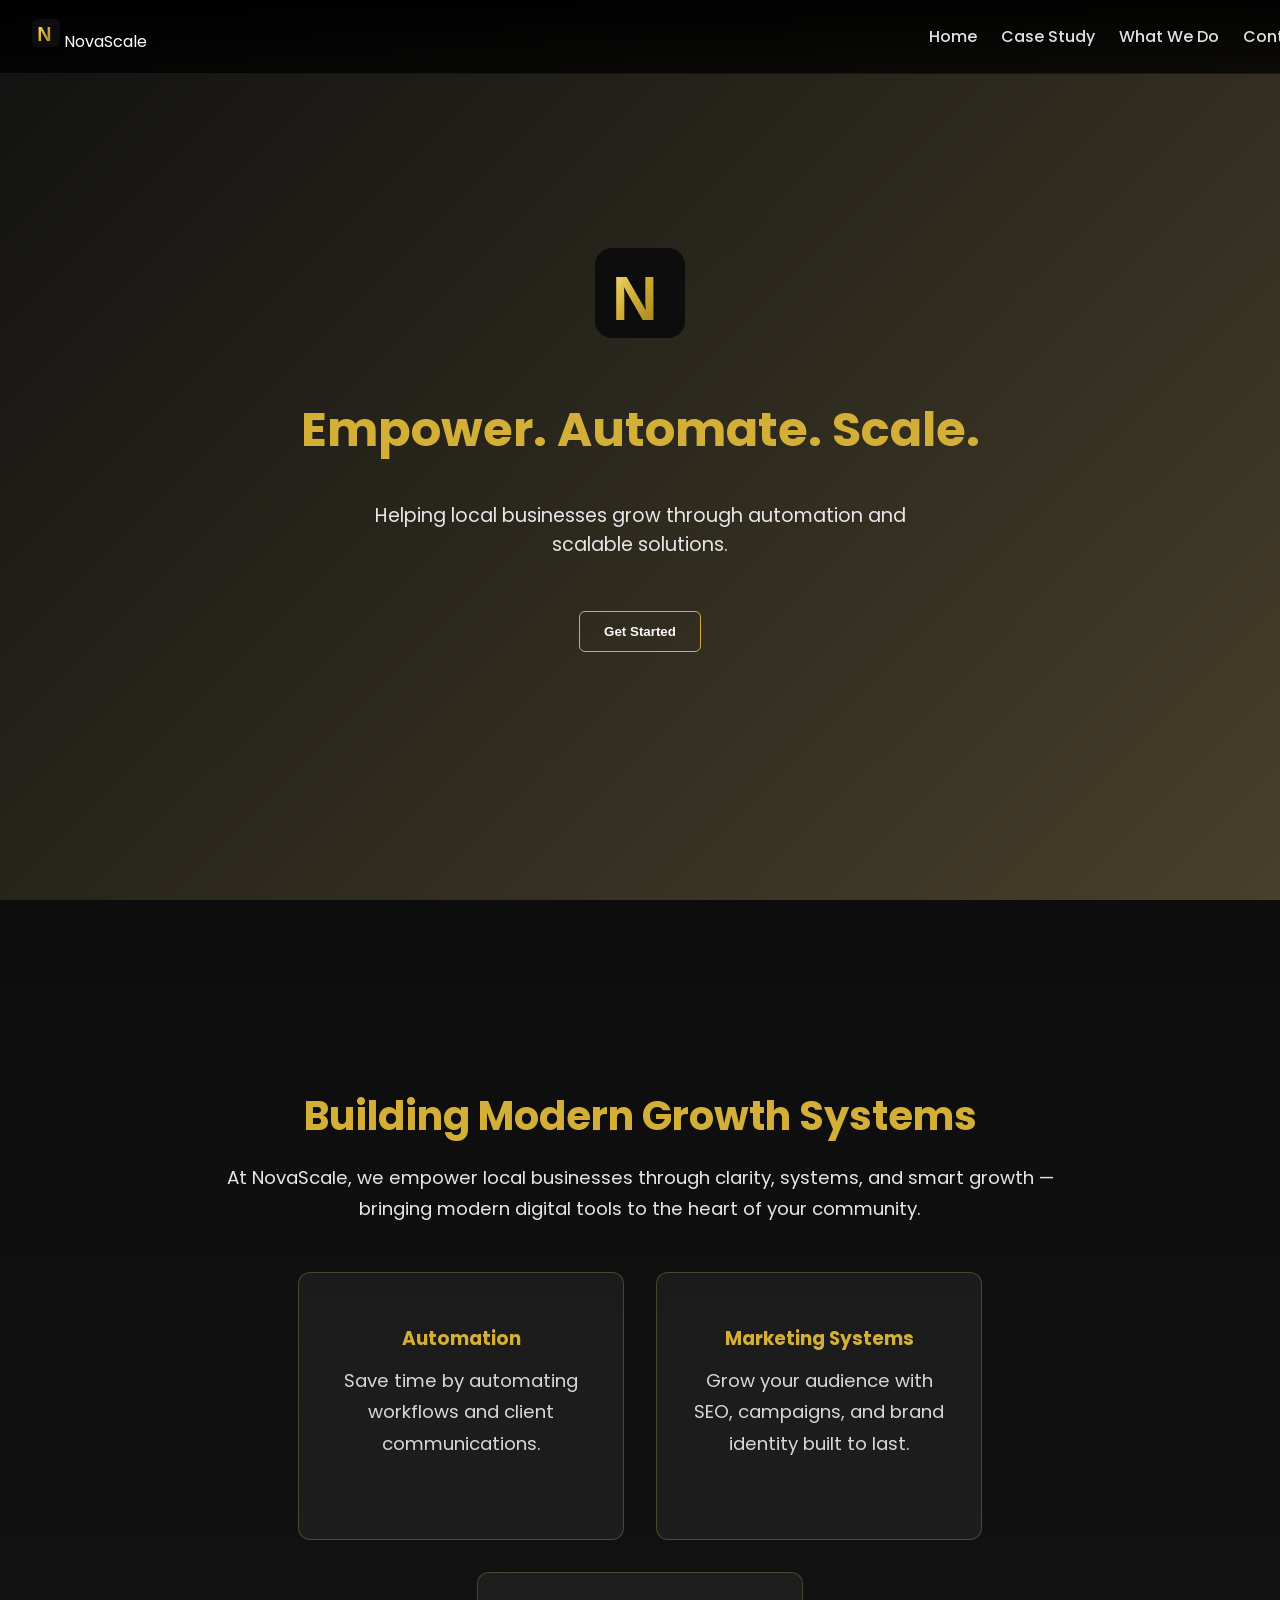
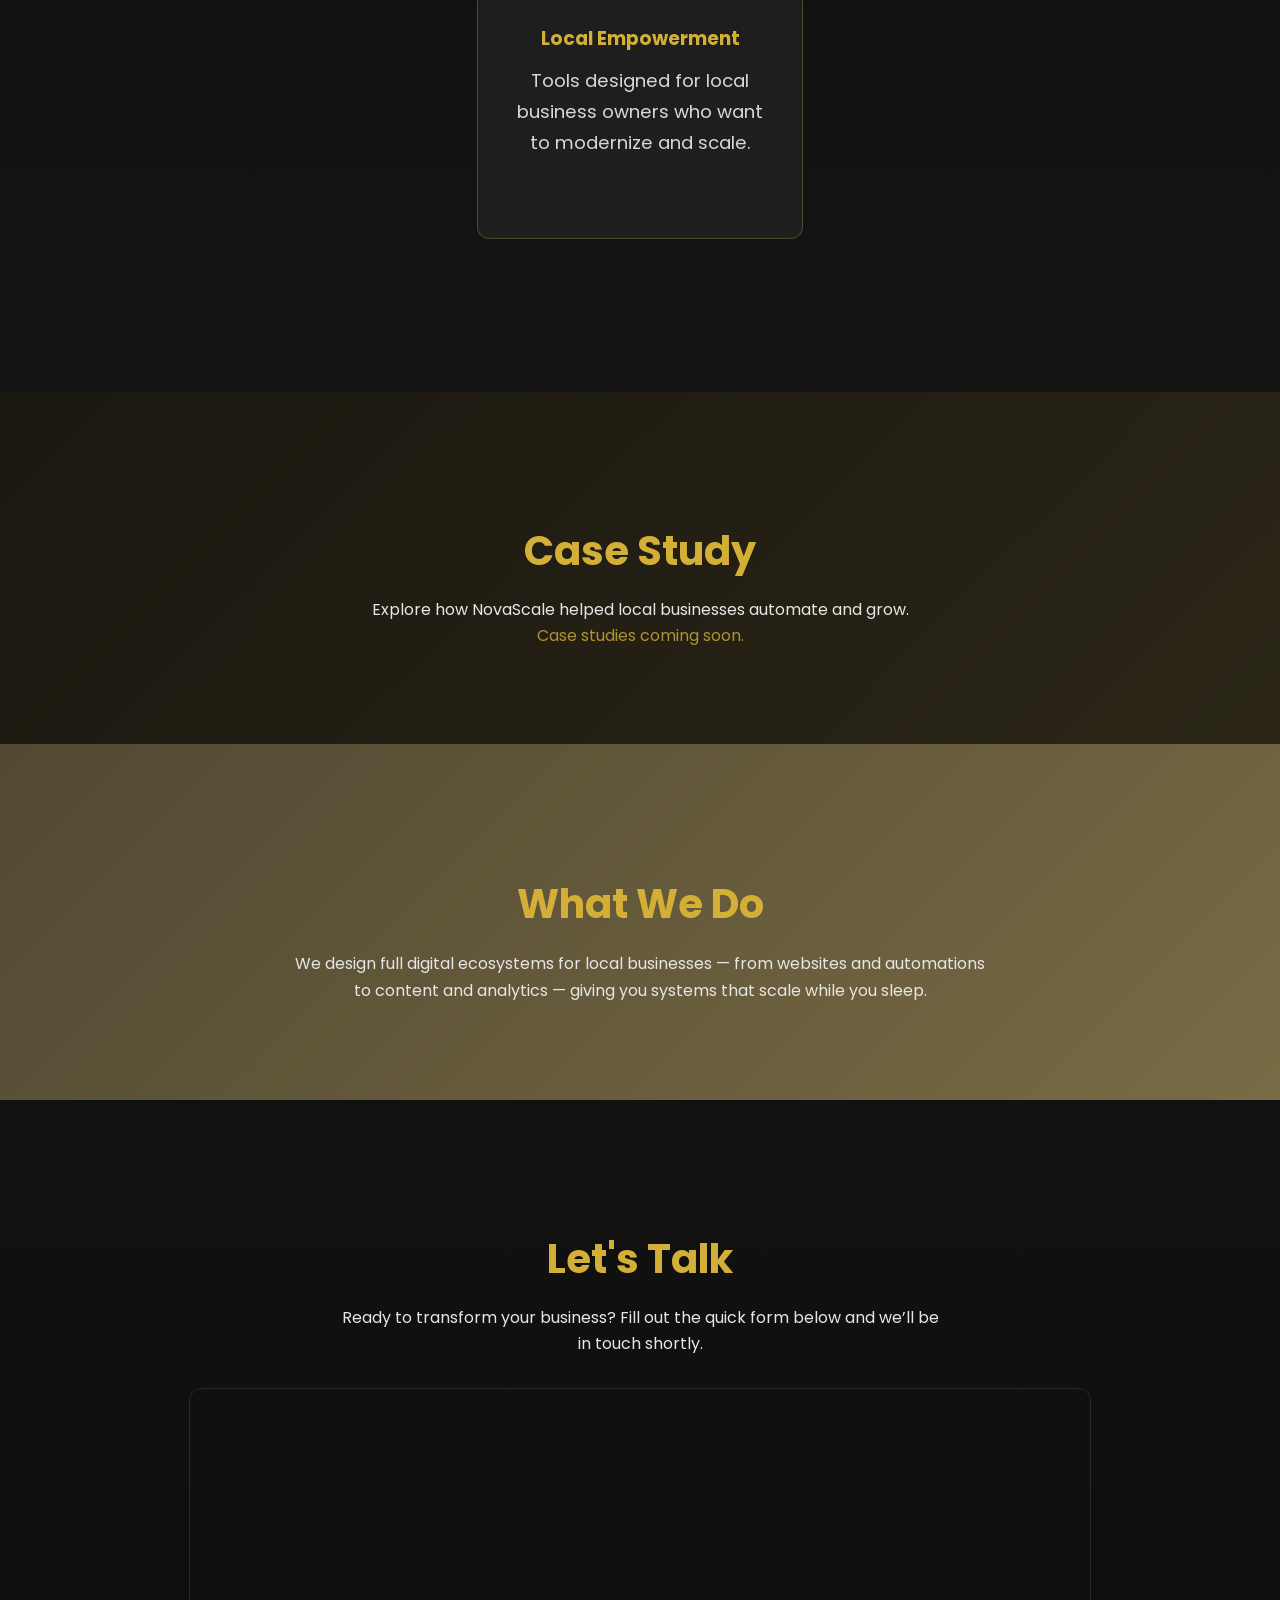
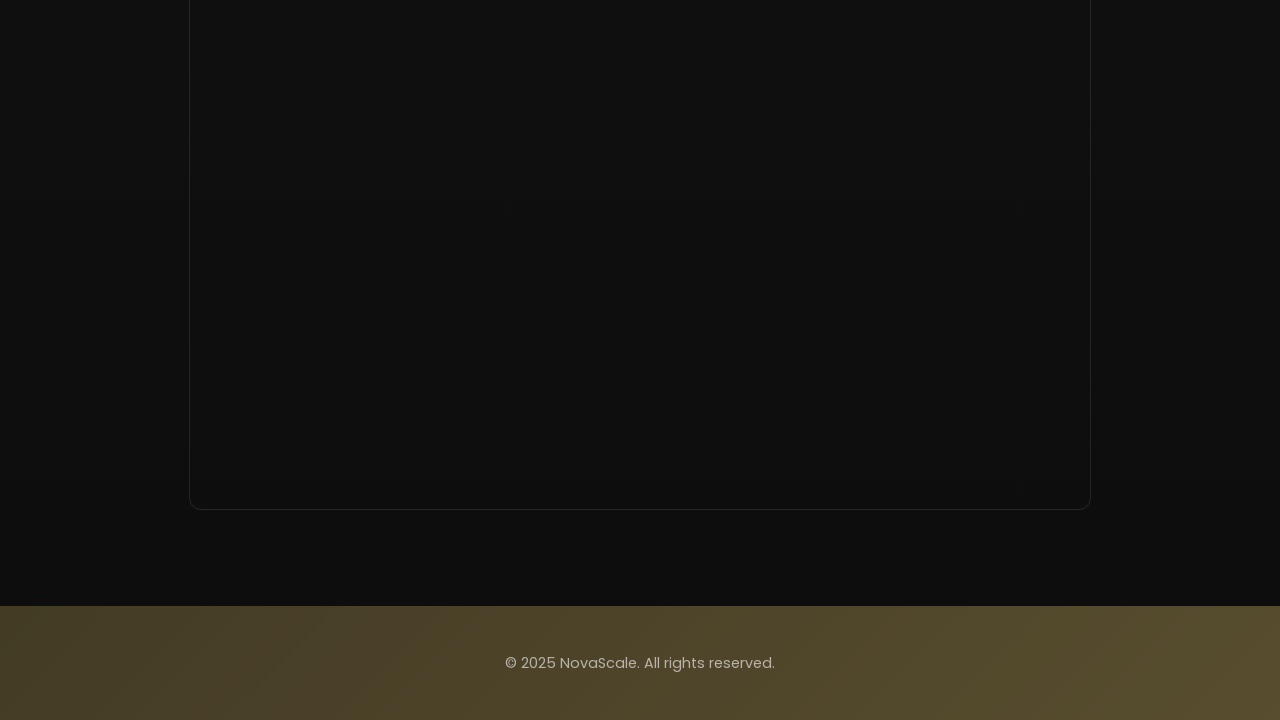
==== index.html @ d9f174cd "Update index.html" ====
<!doctype html>
<html lang="en">
<head>
  <meta charset="utf-8">
  <meta name="viewport" content="width=device-width, initial-scale=1">
  <title>NovaScale — Empower. Automate. Scale Local.</title>
  <meta name="description" content="Helping local businesses modernize their workflows and digital presence with SEO, automation, AI, and social growth.">

  <!-- Favicon -->
  <link rel="icon" href="/logos/novascale_icon_n_gold.svg" type="image/svg+xml">

  <!-- Fonts and CSS -->
  <link rel="preconnect" href="https://fonts.googleapis.com">
  <link rel="preconnect" href="https://fonts.gstatic.com" crossorigin>
  <link href="https://fonts.googleapis.com/css2?family=Poppins:wght@400;600;700;800&display=swap" rel="stylesheet">
  <link rel="stylesheet" href="/styles.css">

  <style>
    html { scroll-behavior: smooth; }
  </style>
</head>

<body>
  <!-- NAVBAR -->
  <header class="navbar">
    <div class="nav-logo">
      <img src="/logos/novascale_icon_n_gold.svg" alt="NovaScale logo" width="28">
      <span>NovaScale</span>
    </div>
    <nav>
      <a href="#home">Home</a>
      <a href="#case-study">Case Study</a>
      <a href="#what-we-do">What We Do</a>
      <a href="#contact">Contact</a>
    </nav>
  </header>

  <!-- HERO SECTION -->
  <section class="hero" id="home">
    <img src="/logos/novascale_icon_n_gold.svg" alt="NovaScale logo" width="90">
    <h1>Empower. Automate. Scale.</h1>
    <p>Helping local businesses grow through automation and scalable solutions.</p>
    <button onclick="document.getElementById('intro').scrollIntoView({ behavior: 'smooth' });">
      Get Started
    </button>
  </section>

  <!-- INTRO SECTION -->
  <section class="intro" id="intro">
    <div class="intro-content">
      <h2>Building Modern Growth Systems</h2>
      <p>
        At NovaScale, we empower local businesses through clarity, systems, and smart growth —
        bringing modern digital tools to the heart of your community.
      </p>
      <div class="intro-grid">
        <div class="intro-card">
          <h3>Automation</h3>
          <p>Save time by automating workflows and client communications.</p>
        </div>
        <div class="intro-card">
          <h3>Marketing Systems</h3>
          <p>Grow your audience with SEO, campaigns, and brand identity built to last.</p>
        </div>
        <div class="intro-card">
          <h3>Local Empowerment</h3>
          <p>Tools designed for local business owners who want to modernize and scale.</p>
        </div>
      </div>
    </div>
  </section>

  <!-- CASE STUDY SECTION -->
  <section id="case-study" class="case-study">
    <h2>Case Study</h2>
    <p>
      Explore how NovaScale helped local businesses automate and grow.<br>
      <span class="coming-soon">Case studies coming soon.</span>
    </p>
  </section>

  <!-- WHAT WE DO SECTION -->
  <section id="what-we-do" class="what-we-do">
    <h2>What We Do</h2>
    <p>
      We design full digital ecosystems for local businesses — from websites and automations to
      content and analytics — giving you systems that scale while you sleep.
    </p>
  </section>

  <!-- CONTACT SECTION (WITH AIRTABLE) -->
  <section id="contact" class="contact">
    <h2>Let's Talk</h2>
    <p>Ready to transform your business? Fill out the quick form below and we’ll be in touch shortly.</p>
    <div class="form-container">
      <!-- 👇 Replace this src with your actual Airtable embed link -->
      <iframe
        class="airtable-embed"
        src="https://airtable.com/embed/app2h3HVTzZEKZHPD/pagJhru7hkBSSEQ2Q/form"
        frameborder="0"
        onmousewheel=""
        width="100%"
        height="720"
        style="background: transparent; border: 1px solid rgba(255,255,255,0.1); border-radius: 12px;"
      ></iframe>
    </div>
  </section>

  <!-- FOOTER -->
  <footer class="footer">
    <p>© 2025 NovaScale. All rights reserved.</p>
  </footer>
</body>
</html>
---- styles.css ----
/* ====== BASE STYLING ====== */
html, body {
  margin: 0;
  font-family: 'Poppins', sans-serif;
  color: white;
  background: linear-gradient(-45deg, #0d0d0d, #1a1a1a, #bda560, #111111);
  background-size: 400% 400%;
  animation: gradientMove 12s ease infinite;
  overflow-x: hidden;
}

@keyframes gradientMove {
  0% { background-position: 0% 50%; }
  50% { background-position: 100% 50%; }
  100% { background-position: 0% 50%; }
}

:root {
  --bg: #0D0D0D;
  --gold: #D4AF37;
  --silver: #E6E6E6;
  --white: #F8F8F8;
  --muted: #141414;
  --border: #2A2A2A;
}

a { text-decoration: none; color: var(--white); transition: 0.3s; }
a:hover { color: var(--gold); }

/* ====== NAVBAR ====== */
.navbar {
  width: 100%;
  padding: 1.2rem 2rem; /* reduced from 3rem */
  position: fixed;
  top: 0;
  left: 0;
  display: flex;
  justify-content: space-between;
  align-items: center;

  background: linear-gradient(180deg, rgba(0,0,0,0.95) 0%, rgba(0,0,0,0.75) 100%);
  backdrop-filter: blur(6px);
  -webkit-backdrop-filter: blur(6px);

  z-index: 1000;
  border-bottom: 1px solid rgba(255, 255, 255, 0.08);
  overflow-x: visible; /* ensures nothing clips */
}

.navbar nav {
  display: flex;
  flex-wrap: wrap; /* allows links to adapt if space is tight */
  justify-content: flex-end;
  gap: 1.5rem; /* even spacing between items */
}

.navbar nav a {
  font-weight: 500;
  font-size: 1rem;
  opacity: 0.9;
  white-space: nowrap; /* keeps each link on one line */
}

.navbar nav a:hover {
  color: var(--gold);
  opacity: 1;
}

/* ====== HERO ====== */
.hero {
  height: 100vh;
  display: flex;
  flex-direction: column;
  justify-content: center;
  align-items: center;
  text-align: center;
  color: var(--white);
  padding: 0 1rem;
}

.hero img {
  width: 90px;
  margin-bottom: 1rem;
}

.hero h1 {
  font-size: 3rem;
  font-weight: 700;
  color: var(--gold);
  margin-bottom: 1rem;
}

.hero p {
  font-size: 1.2rem;
  color: var(--silver);
  max-width: 600px;
}

.hero button {
  margin-top: 2rem;
  background: none;
  border: 1px solid var(--gold);
  color: var(--white);
  padding: 0.75rem 1.5rem;
  font-weight: 600;
  border-radius: 6px;
  transition: all 0.3s ease;
  cursor: pointer;
}

.hero button:hover {
  background: var(--gold);
  color: var(--muted);
  transform: scale(1.05);
}

/* ====== INTRO ====== */
.intro {
  min-height: 100vh;
  background: linear-gradient(180deg, #0d0d0d 0%, #141414 100%);
  display: flex;
  align-items: center;
  justify-content: center;
  padding: 6rem 2rem;
  text-align: center;
}

.intro-content { max-width: 900px; }

.intro h2 {
  font-size: 2.5rem;
  color: var(--gold);
  margin-bottom: 1rem;
}

.intro p {
  font-size: 1.15rem;
  color: var(--silver);
  margin: 0 auto 3rem auto;
  line-height: 1.7;
}

.intro-grid {
  display: flex;
  justify-content: center;
  flex-wrap: wrap;
  gap: 2rem;
}

.intro-card {
  background: rgba(255, 255, 255, 0.05);
  border: 1px solid rgba(189, 165, 96, 0.3);
  border-radius: 12px;
  padding: 2rem;
  width: 260px;
  transition: all 0.3s ease;
}

.intro-card:hover {
  transform: translateY(-10px);
  box-shadow: 0 10px 25px rgba(189, 165, 96, 0.15);
}

.intro-card h3 {
  color: var(--gold);
  margin-bottom: 0.75rem;
}

.intro-card p {
  color: var(--white);
  opacity: 0.85;
}

/* ====== CASE STUDY ====== */
.case-study {
  padding: 6rem 2rem;
  text-align: center;
  background: rgba(0,0,0,0.6);
}

.case-study h2 {
  font-size: 2.5rem;
  color: var(--gold);
  margin-bottom: 1rem;
}

.case-study p {
  color: var(--silver);
  max-width: 700px;
  margin: 0 auto;
  line-height: 1.6;
}

.coming-soon {
  color: var(--gold);
  opacity: 0.8;
}

/* ====== WHAT WE DO ====== */
.what-we-do {
  padding: 6rem 2rem;
  text-align: center;
  background: rgba(255, 255, 255, 0.03);
}

.what-we-do h2 {
  font-size: 2.5rem;
  color: var(--gold);
  margin-bottom: 1rem;
}

.what-we-do p {
  color: var(--silver);
  max-width: 700px;
  margin: 0 auto;
  line-height: 1.7;
}

/* ====== CONTACT ====== */
.contact {
  padding: 6rem 2rem;
  text-align: center;
  background: linear-gradient(180deg, #111111 0%, #0d0d0d 100%);
}

.contact h2 {
  font-size: 2.5rem;
  color: var(--gold);
  margin-bottom: 1rem;
}

.contact p {
  color: var(--silver);
  margin-bottom: 2rem;
  max-width: 600px;
  margin-left: auto;
  margin-right: auto;
  line-height: 1.6;
}

.form-container {
  display: flex;
  justify-content: center;
}

.airtable-embed {
  width: 100%;
  max-width: 900px;
  height: 720px;
  border-radius: 12px;
  border: 1px solid rgba(189, 165, 96, 0.3);
  background: transparent;
}

/* ====== FOOTER ====== */
.footer {
  text-align: center;
  padding: 2rem;
  background: rgba(0,0,0,0.4);
  color: rgba(255,255,255,0.6);
  font-size: 0.9rem;
}
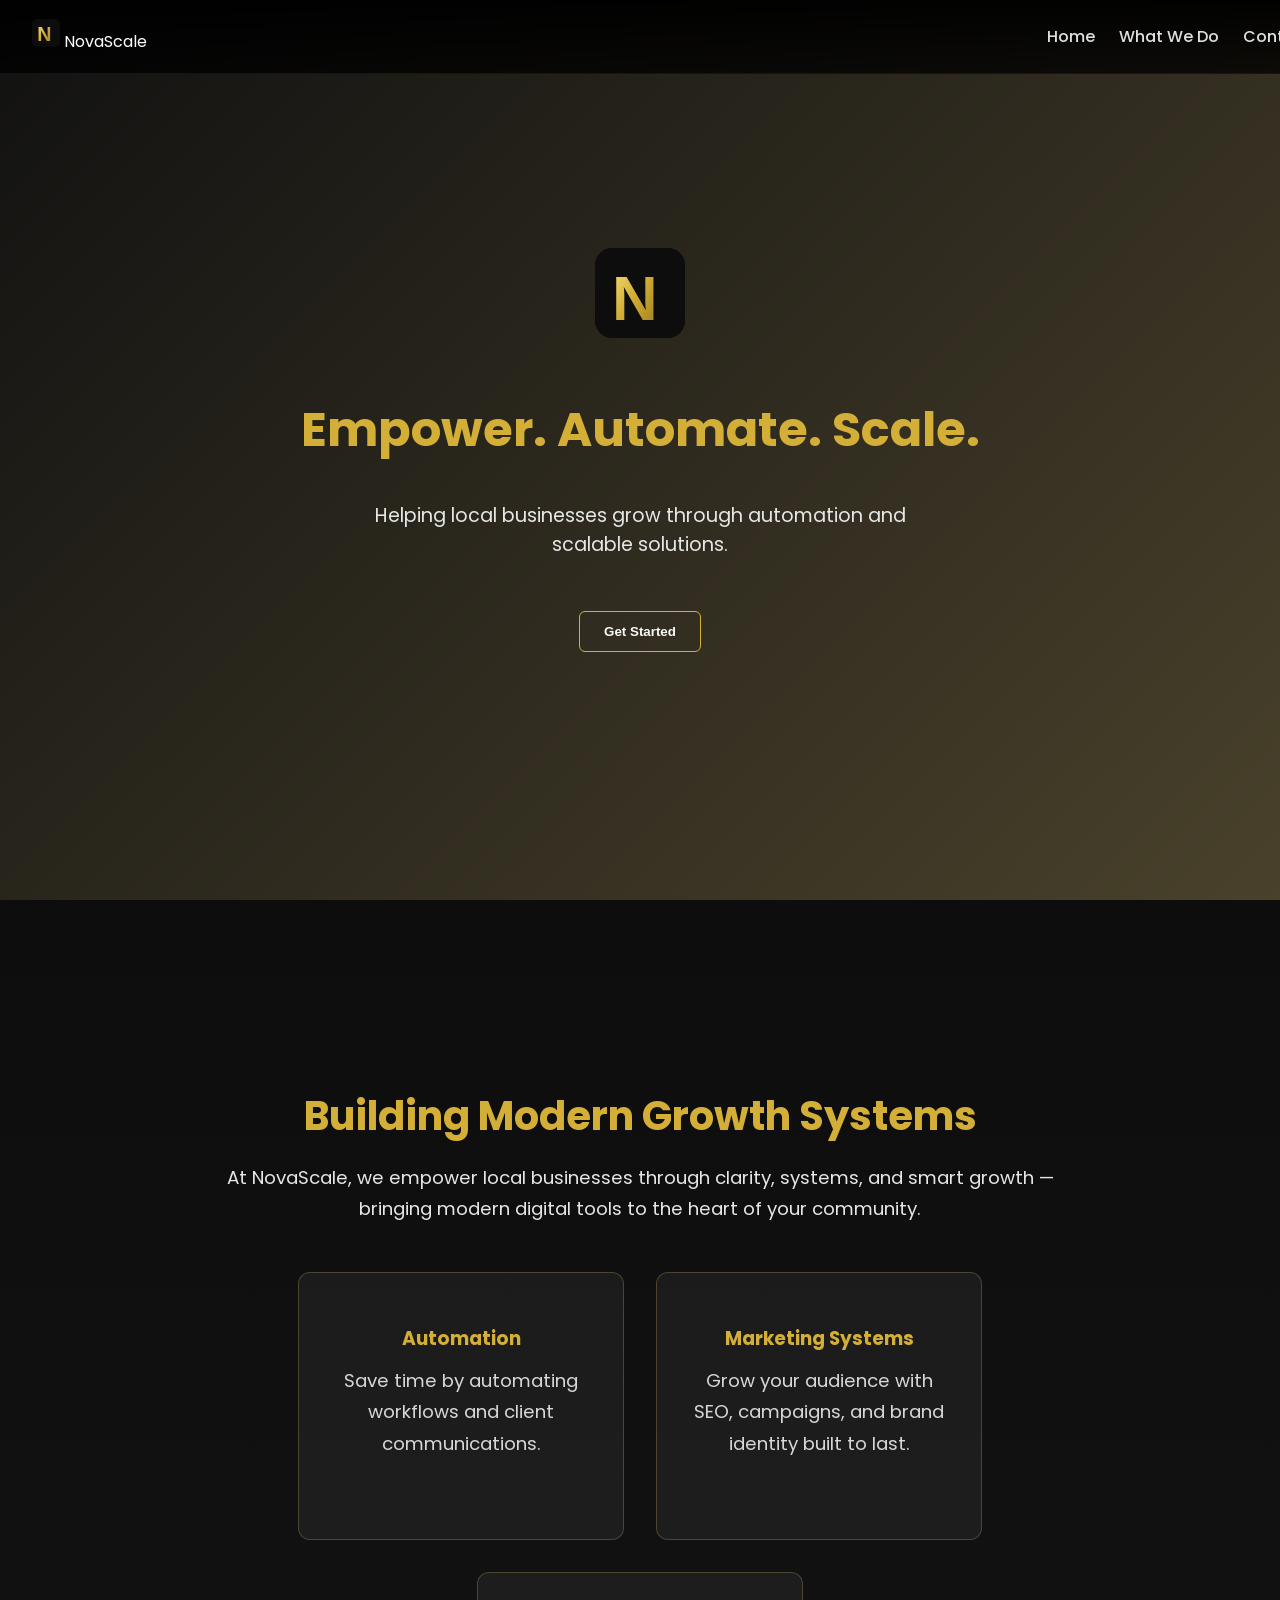
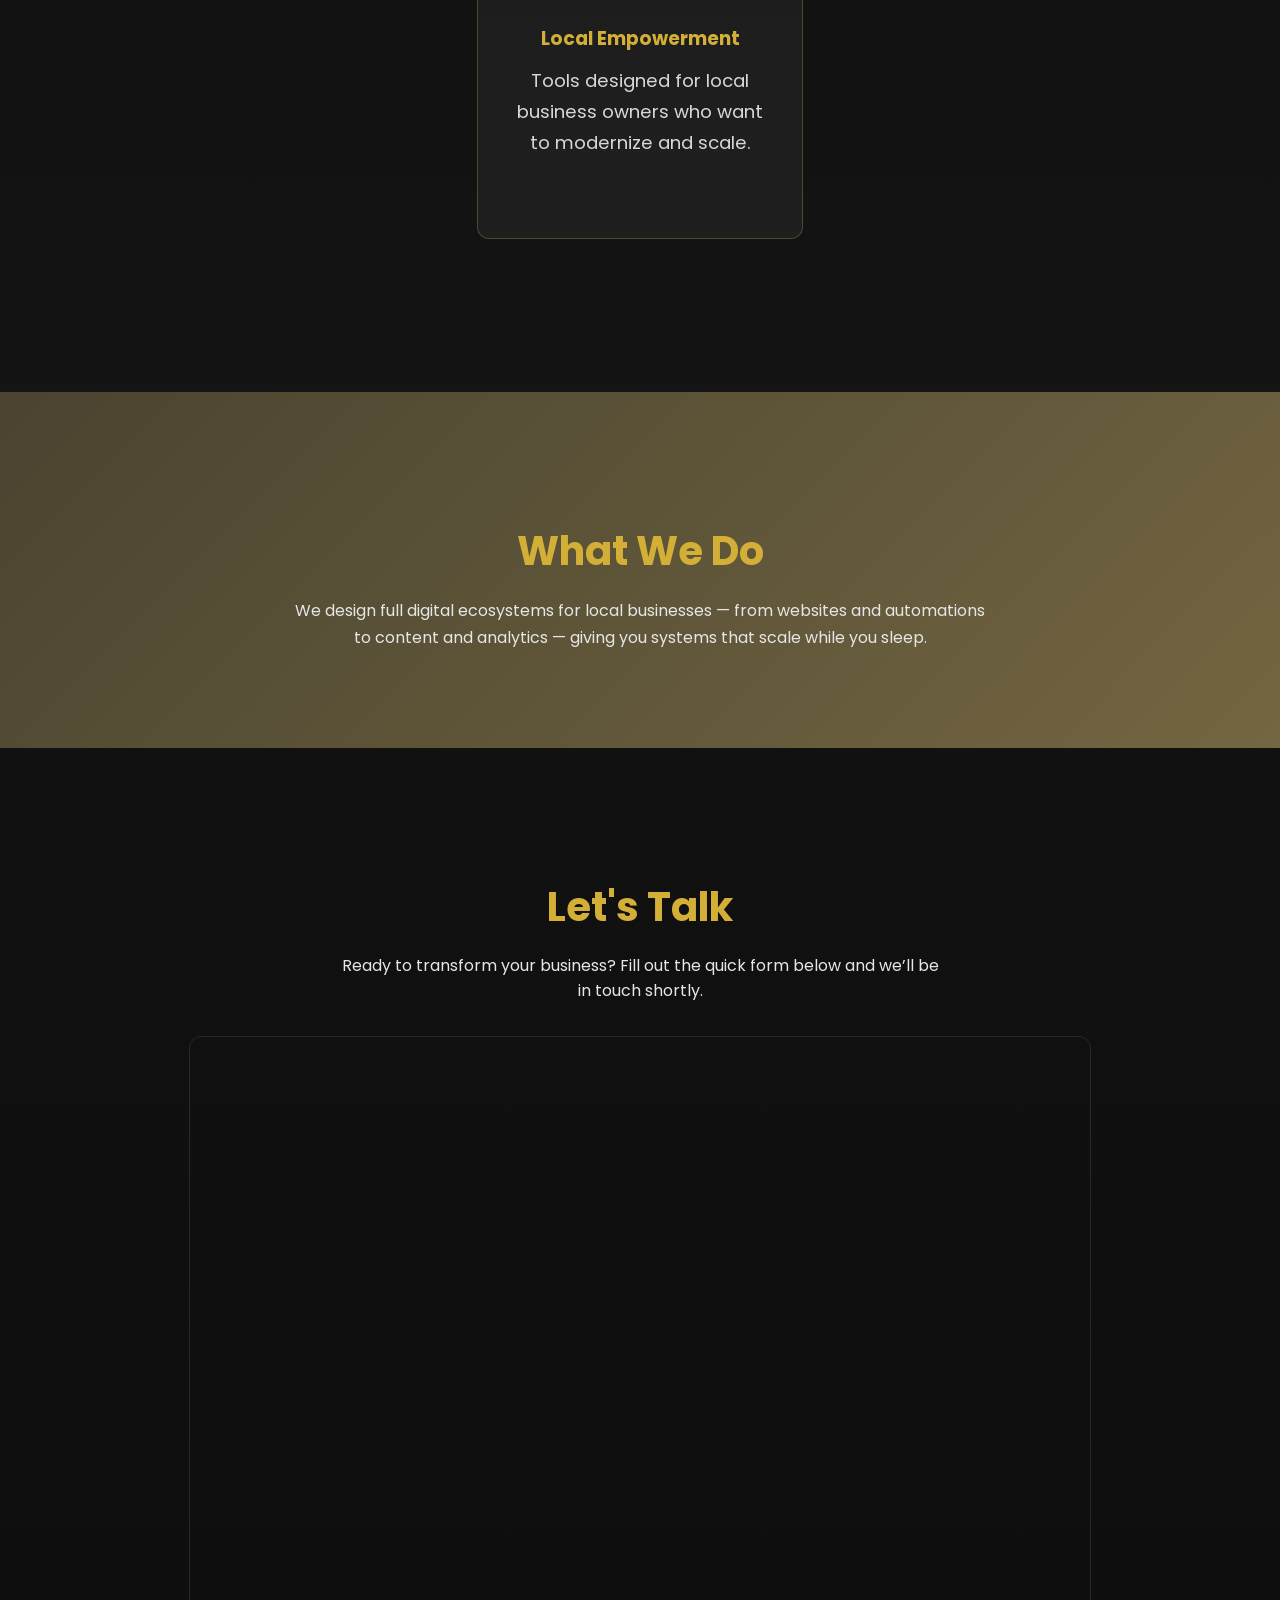
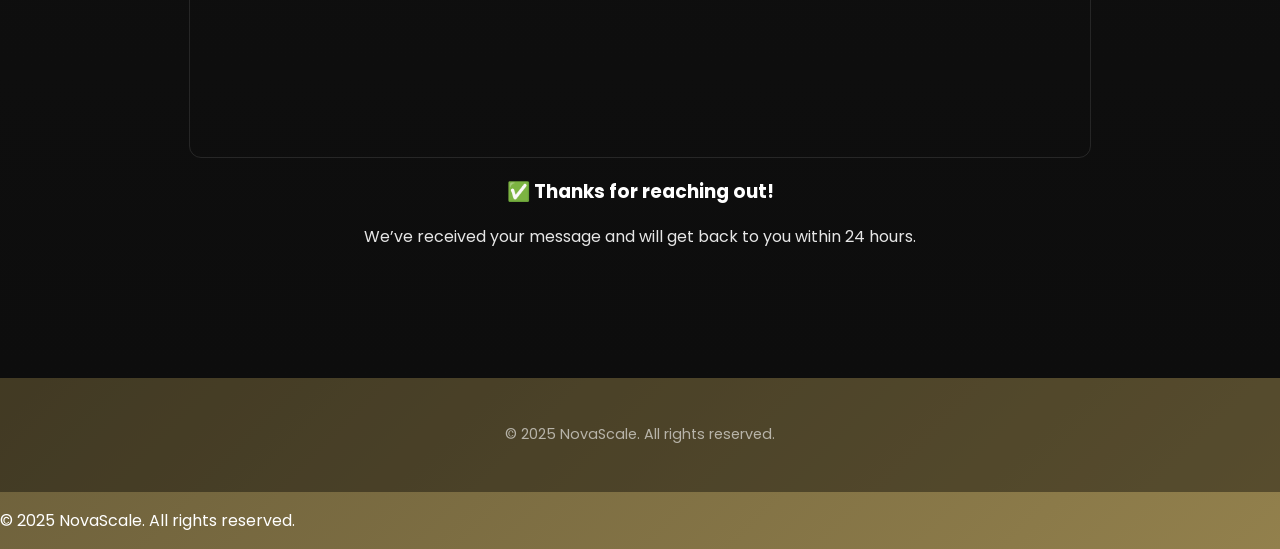
==== commit 04605a69: "Update index.html" ====
--- a/index.html
+++ b/index.html
@@ -29,7 +29,6 @@
     </div>
     <nav>
       <a href="#home">Home</a>
-      <a href="#case-study">Case Study</a>
       <a href="#what-we-do">What We Do</a>
       <a href="#contact">Contact</a>
     </nav>
@@ -70,15 +69,6 @@
     </div>
   </section>
 
-  <!-- CASE STUDY SECTION -->
-  <section id="case-study" class="case-study">
-    <h2>Case Study</h2>
-    <p>
-      Explore how NovaScale helped local businesses automate and grow.<br>
-      <span class="coming-soon">Case studies coming soon.</span>
-    </p>
-  </section>
-
   <!-- WHAT WE DO SECTION -->
   <section id="what-we-do" class="what-we-do">
     <h2>What We Do</h2>
@@ -88,15 +78,15 @@
     </p>
   </section>
 
-  <!-- CONTACT SECTION (WITH AIRTABLE) -->
+  <!-- CONTACT SECTION -->
   <section id="contact" class="contact">
     <h2>Let's Talk</h2>
     <p>Ready to transform your business? Fill out the quick form below and we’ll be in touch shortly.</p>
     <div class="form-container">
-      <!-- 👇 Replace this src with your actual Airtable embed link -->
+      <!-- Replace this link with your Airtable embed URL -->
       <iframe
         class="airtable-embed"
-        src="https://airtable.com/embed/app2h3HVTzZEKZHPD/pagJhru7hkBSSEQ2Q/form"
+        src="https://airtable.com/embed/YOUR_FORM_LINK_HERE?backgroundColor=gray"
         frameborder="0"
         onmousewheel=""
         width="100%"
@@ -104,11 +94,31 @@
         style="background: transparent; border: 1px solid rgba(255,255,255,0.1); border-radius: 12px;"
       ></iframe>
     </div>
+    <!-- Success Message (hidden until submission) -->
+    <div id="form-success" class="form-success">
+      <h3>✅ Thanks for reaching out!</h3>
+      <p>We’ve received your message and will get back to you within 24 hours.</p>
+    </div>
   </section>
 
   <!-- FOOTER -->
   <footer class="footer">
     <p>© 2025 NovaScale. All rights reserved.</p>
   </footer>
+
+  <script>
+    // Detect Airtable post-submission and show success message
+    window.addEventListener("message", (event) => {
+      if (event.data?.type === "airtable-form-submit") {
+        document.querySelector(".airtable-embed").style.display = "none";
+        document.getElementById("form-success").style.display = "block";
+      }
+    });
+  </script>
 </body>
 </html>
+
+    <p>© 2025 NovaScale. All rights reserved.</p>
+  </footer>
+</body>
+</html>
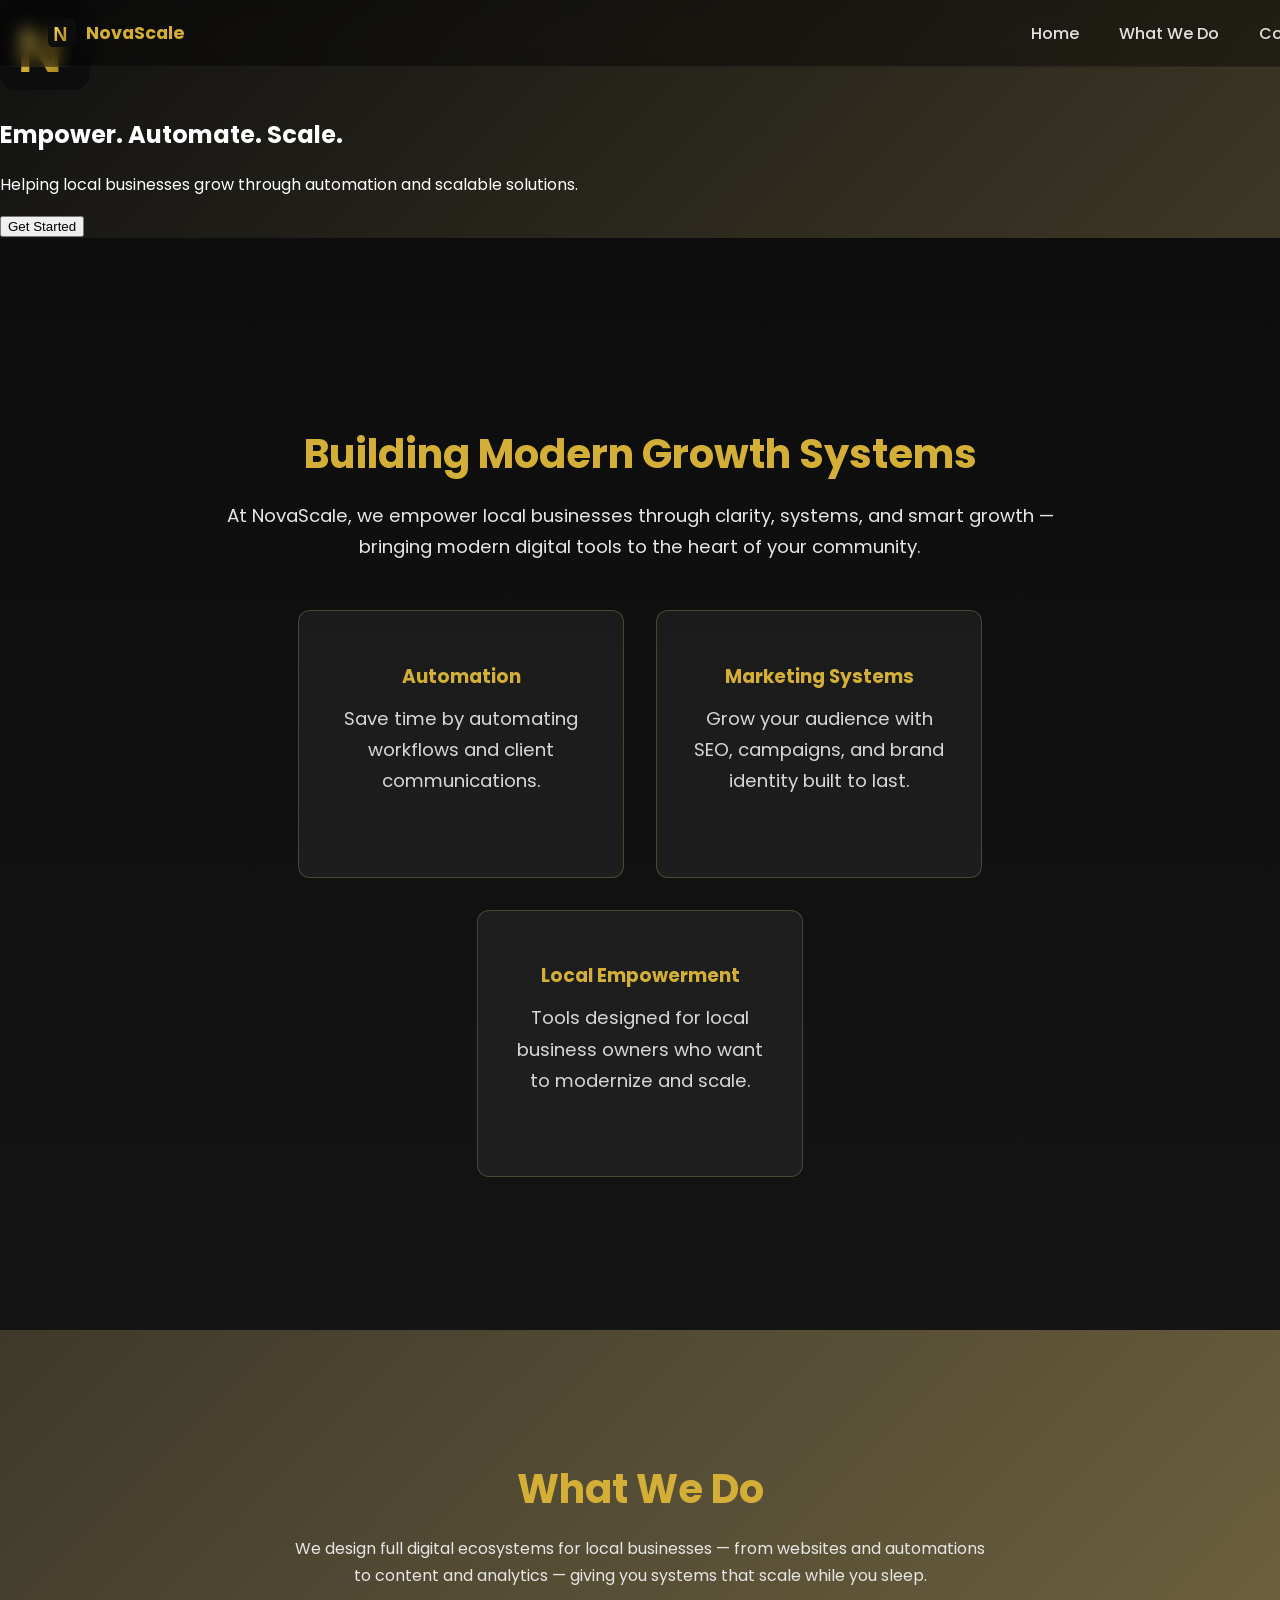
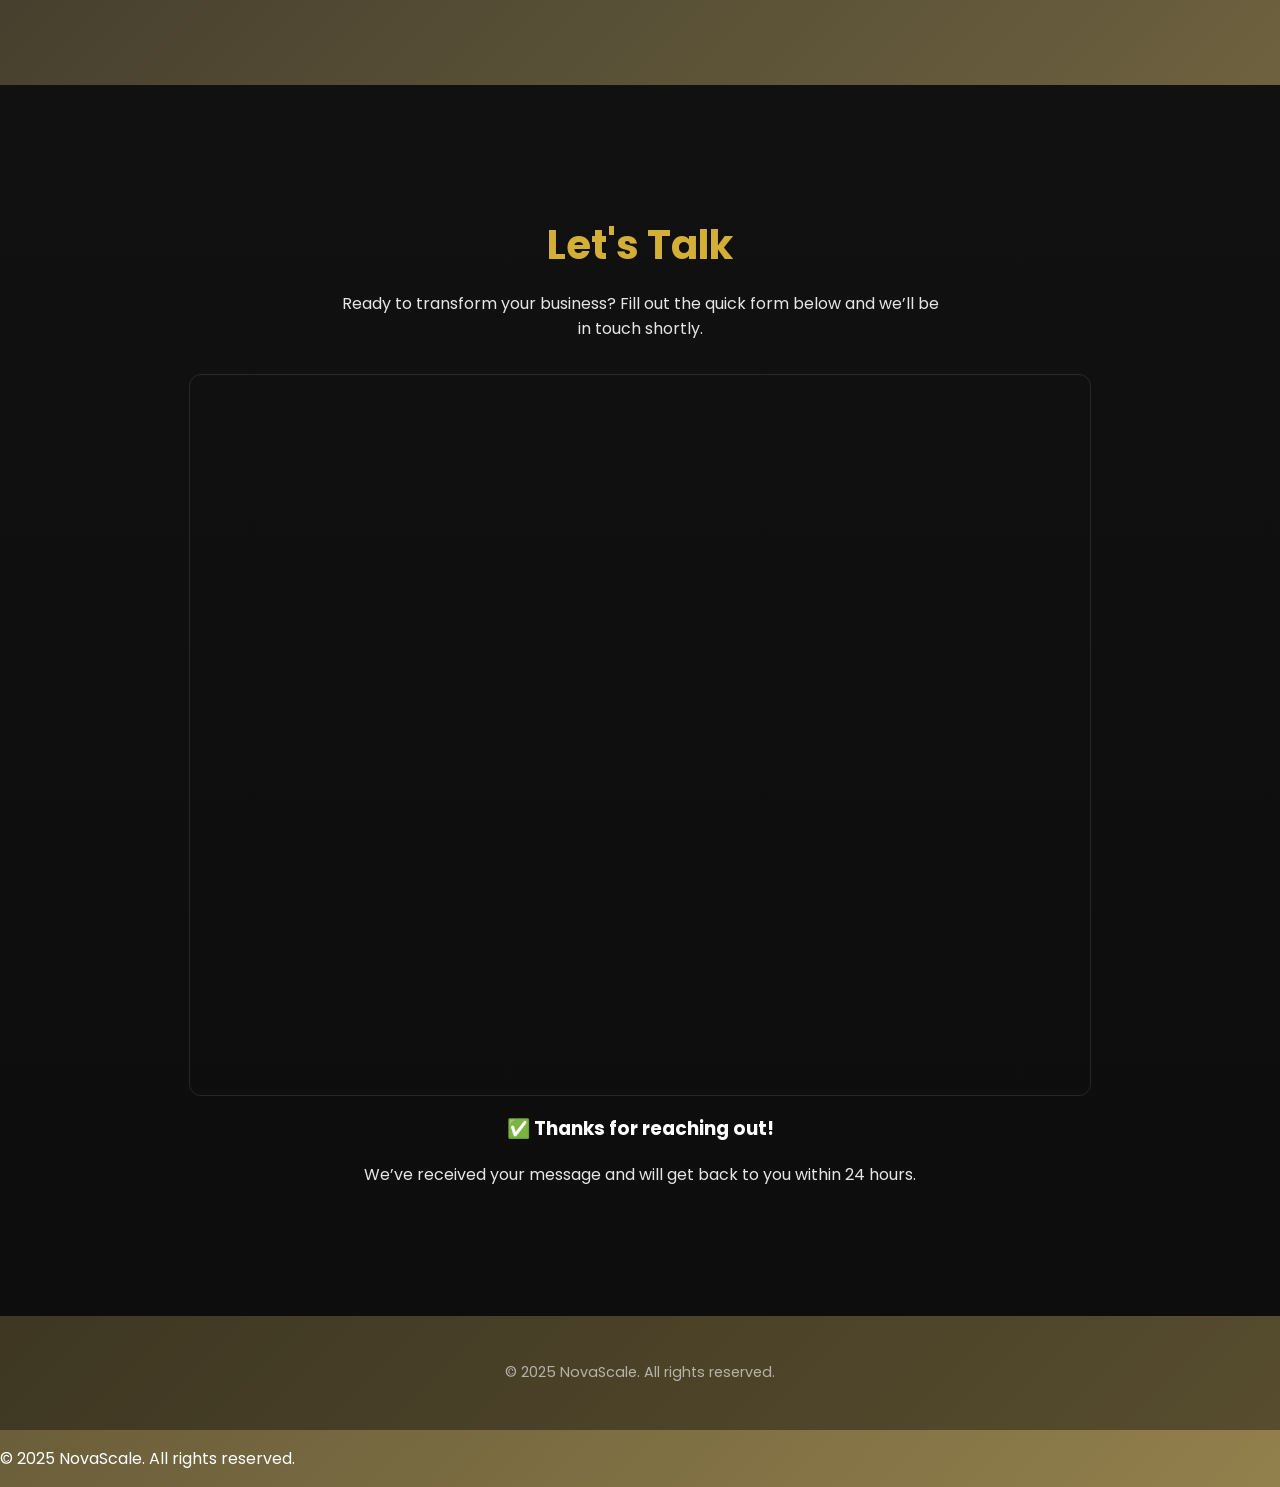
==== commit 7533c910: "Update index.html" ====
--- a/index.html
+++ b/index.html
@@ -22,17 +22,18 @@
 
 <body>
   <!-- NAVBAR -->
-  <header class="navbar">
-    <div class="nav-logo">
-      <img src="/logos/novascale_icon_n_gold.svg" alt="NovaScale logo" width="28">
-      <span>NovaScale</span>
-    </div>
-    <nav>
-      <a href="#home">Home</a>
-      <a href="#what-we-do">What We Do</a>
-      <a href="#contact">Contact</a>
-    </nav>
-  </header>
+ <header class="navbar">
+  <div class="nav-logo">
+    <img src="/logos/novascale_icon_n_gold.svg" alt="NovaScale logo" width="28">
+    <span>NovaScale</span>
+  </div>
+  <nav>
+    <a href="#home">Home</a>
+    <a href="#what-we-do">What We Do</a>
+    <a href="#contact">Contact</a>
+  </nav>
+</header>
+
 
   <!-- HERO SECTION -->
   <section class="hero" id="home">
@@ -86,7 +87,7 @@
       <!-- Replace this link with your Airtable embed URL -->
       <iframe
         class="airtable-embed"
-        src="https://airtable.com/embed/YOUR_FORM_LINK_HERE?backgroundColor=gray"
+        src="https://airtable.com/embed/app2h3HVTzZEKZHPD/pagJhru7hkBSSEQ2Q/form"
         frameborder="0"
         onmousewheel=""
         width="100%"
--- a/styles.css
+++ b/styles.css
@@ -27,10 +27,10 @@
 a { text-decoration: none; color: var(--white); transition: 0.3s; }
 a:hover { color: var(--gold); }
 
-/* ====== NAVBAR ====== */
+/* ====== NAVBAR (restored clean version) ====== */
 .navbar {
   width: 100%;
-  padding: 1.2rem 2rem; /* reduced from 3rem */
+  padding: 1.2rem 3rem;
   position: fixed;
   top: 0;
   left: 0;
@@ -38,80 +38,42 @@
   justify-content: space-between;
   align-items: center;
 
-  background: linear-gradient(180deg, rgba(0,0,0,0.95) 0%, rgba(0,0,0,0.75) 100%);
-  backdrop-filter: blur(6px);
-  -webkit-backdrop-filter: blur(6px);
+  background: rgba(0, 0, 0, 0.4); /* translucent black overlay */
+  backdrop-filter: blur(8px);
+  -webkit-backdrop-filter: blur(8px);
 
   z-index: 1000;
-  border-bottom: 1px solid rgba(255, 255, 255, 0.08);
-  overflow-x: visible; /* ensures nothing clips */
+  border-bottom: 1px solid rgba(255, 255, 255, 0.05);
+}
+
+.nav-logo {
+  display: flex;
+  align-items: center;
+  gap: 0.6rem;
+  font-weight: 700;
+  color: var(--gold);
+  font-size: 1.1rem;
 }
 
 .navbar nav {
   display: flex;
-  flex-wrap: wrap; /* allows links to adapt if space is tight */
   justify-content: flex-end;
-  gap: 1.5rem; /* even spacing between items */
+  align-items: center;
+  gap: 2.5rem; /* more spacing so 'Contact' fits */
 }
 
 .navbar nav a {
   font-weight: 500;
   font-size: 1rem;
+  color: var(--white);
   opacity: 0.9;
-  white-space: nowrap; /* keeps each link on one line */
+  white-space: nowrap;
+  transition: 0.3s ease;
 }
 
 .navbar nav a:hover {
   color: var(--gold);
   opacity: 1;
-}
-
-/* ====== HERO ====== */
-.hero {
-  height: 100vh;
-  display: flex;
-  flex-direction: column;
-  justify-content: center;
-  align-items: center;
-  text-align: center;
-  color: var(--white);
-  padding: 0 1rem;
-}
-
-.hero img {
-  width: 90px;
-  margin-bottom: 1rem;
-}
-
-.hero h1 {
-  font-size: 3rem;
-  font-weight: 700;
-  color: var(--gold);
-  margin-bottom: 1rem;
-}
-
-.hero p {
-  font-size: 1.2rem;
-  color: var(--silver);
-  max-width: 600px;
-}
-
-.hero button {
-  margin-top: 2rem;
-  background: none;
-  border: 1px solid var(--gold);
-  color: var(--white);
-  padding: 0.75rem 1.5rem;
-  font-weight: 600;
-  border-radius: 6px;
-  transition: all 0.3s ease;
-  cursor: pointer;
-}
-
-.hero button:hover {
-  background: var(--gold);
-  color: var(--muted);
-  transform: scale(1.05);
 }
 
 /* ====== INTRO ====== */
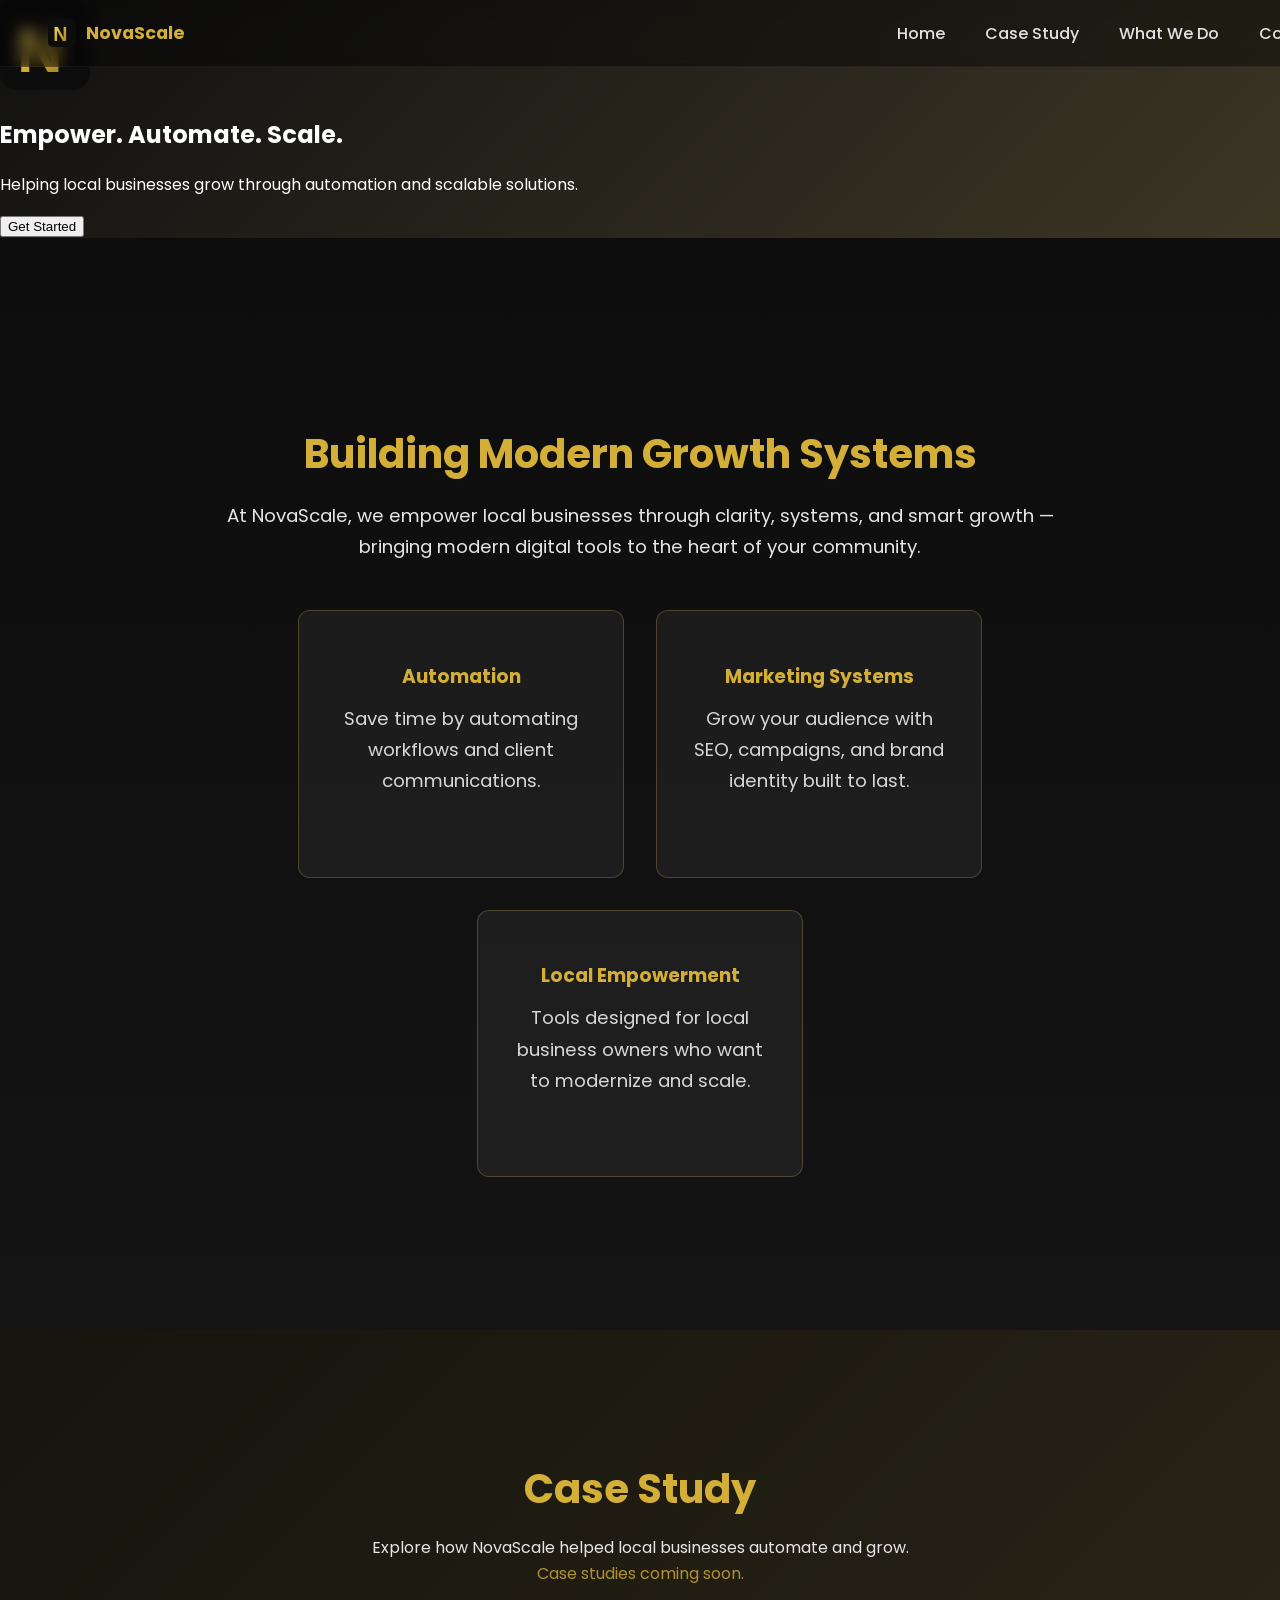
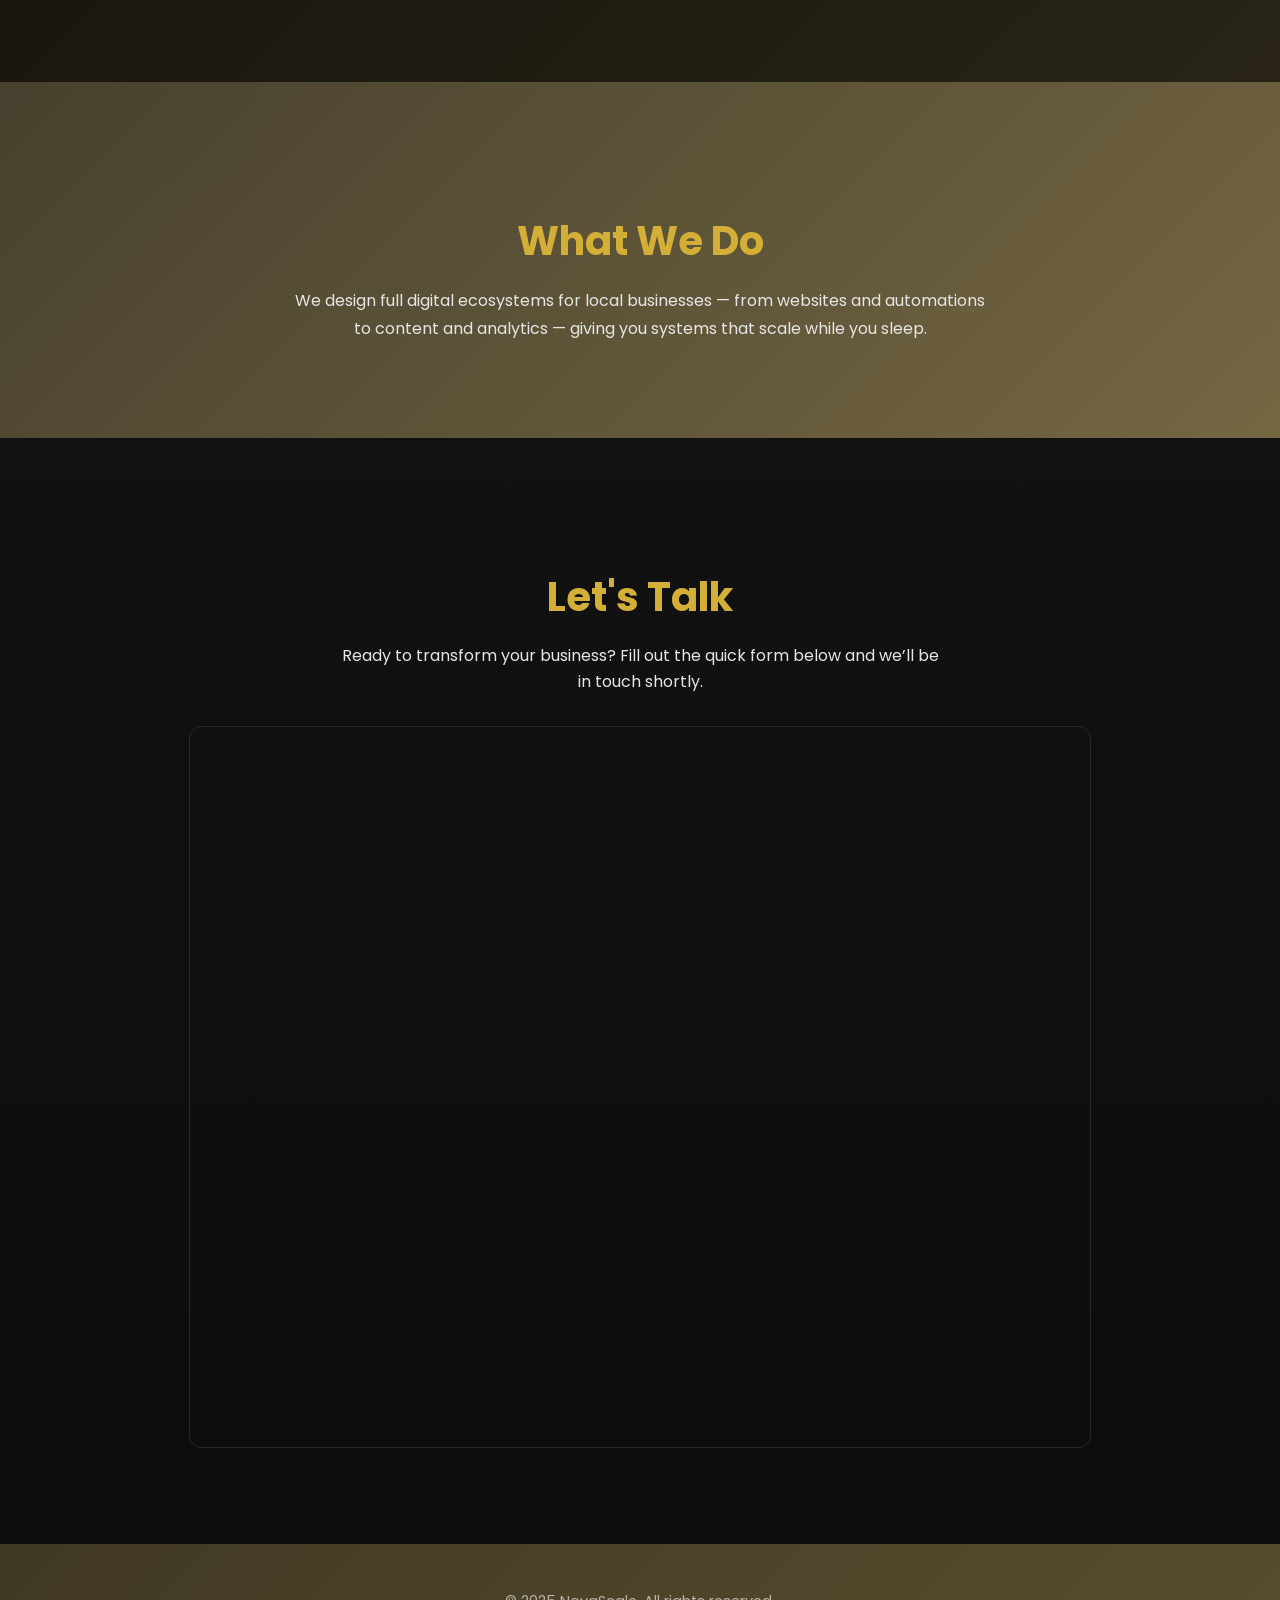
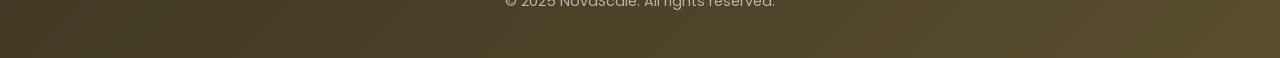
==== commit dc89ee47: "Update index.html" ====
--- a/index.html
+++ b/index.html
@@ -22,18 +22,18 @@
 
 <body>
   <!-- NAVBAR -->
- <header class="navbar">
-  <div class="nav-logo">
-    <img src="/logos/novascale_icon_n_gold.svg" alt="NovaScale logo" width="28">
-    <span>NovaScale</span>
-  </div>
-  <nav>
-    <a href="#home">Home</a>
-    <a href="#what-we-do">What We Do</a>
-    <a href="#contact">Contact</a>
-  </nav>
-</header>
-
+  <header class="navbar">
+    <div class="nav-logo">
+      <img src="/logos/novascale_icon_n_gold.svg" alt="NovaScale logo" width="28">
+      <span>NovaScale</span>
+    </div>
+    <nav>
+      <a href="#home">Home</a>
+      <a href="#case-study">Case Study</a>
+      <a href="#what-we-do">What We Do</a>
+      <a href="#contact">Contact</a>
+    </nav>
+  </header>
 
   <!-- HERO SECTION -->
   <section class="hero" id="home">
@@ -70,6 +70,15 @@
     </div>
   </section>
 
+  <!-- CASE STUDY SECTION -->
+  <section id="case-study" class="case-study">
+    <h2>Case Study</h2>
+    <p>
+      Explore how NovaScale helped local businesses automate and grow.<br>
+      <span class="coming-soon">Case studies coming soon.</span>
+    </p>
+  </section>
+
   <!-- WHAT WE DO SECTION -->
   <section id="what-we-do" class="what-we-do">
     <h2>What We Do</h2>
@@ -79,15 +88,15 @@
     </p>
   </section>
 
-  <!-- CONTACT SECTION -->
+  <!-- CONTACT SECTION (WITH AIRTABLE) -->
   <section id="contact" class="contact">
     <h2>Let's Talk</h2>
     <p>Ready to transform your business? Fill out the quick form below and we’ll be in touch shortly.</p>
     <div class="form-container">
-      <!-- Replace this link with your Airtable embed URL -->
+      <!-- 👇 Replace this src with your actual Airtable embed link -->
       <iframe
         class="airtable-embed"
-        src="https://airtable.com/embed/app2h3HVTzZEKZHPD/pagJhru7hkBSSEQ2Q/form"
+        src="https://airtable.com/embed/YOUR_FORM_LINK_HERE"
         frameborder="0"
         onmousewheel=""
         width="100%"
@@ -95,31 +104,12 @@
         style="background: transparent; border: 1px solid rgba(255,255,255,0.1); border-radius: 12px;"
       ></iframe>
     </div>
-    <!-- Success Message (hidden until submission) -->
-    <div id="form-success" class="form-success">
-      <h3>✅ Thanks for reaching out!</h3>
-      <p>We’ve received your message and will get back to you within 24 hours.</p>
-    </div>
   </section>
 
   <!-- FOOTER -->
   <footer class="footer">
     <p>© 2025 NovaScale. All rights reserved.</p>
   </footer>
-
-  <script>
-    // Detect Airtable post-submission and show success message
-    window.addEventListener("message", (event) => {
-      if (event.data?.type === "airtable-form-submit") {
-        document.querySelector(".airtable-embed").style.display = "none";
-        document.getElementById("form-success").style.display = "block";
-      }
-    });
-  </script>
 </body>
 </html>
 
-    <p>© 2025 NovaScale. All rights reserved.</p>
-  </footer>
-</body>
-</html>
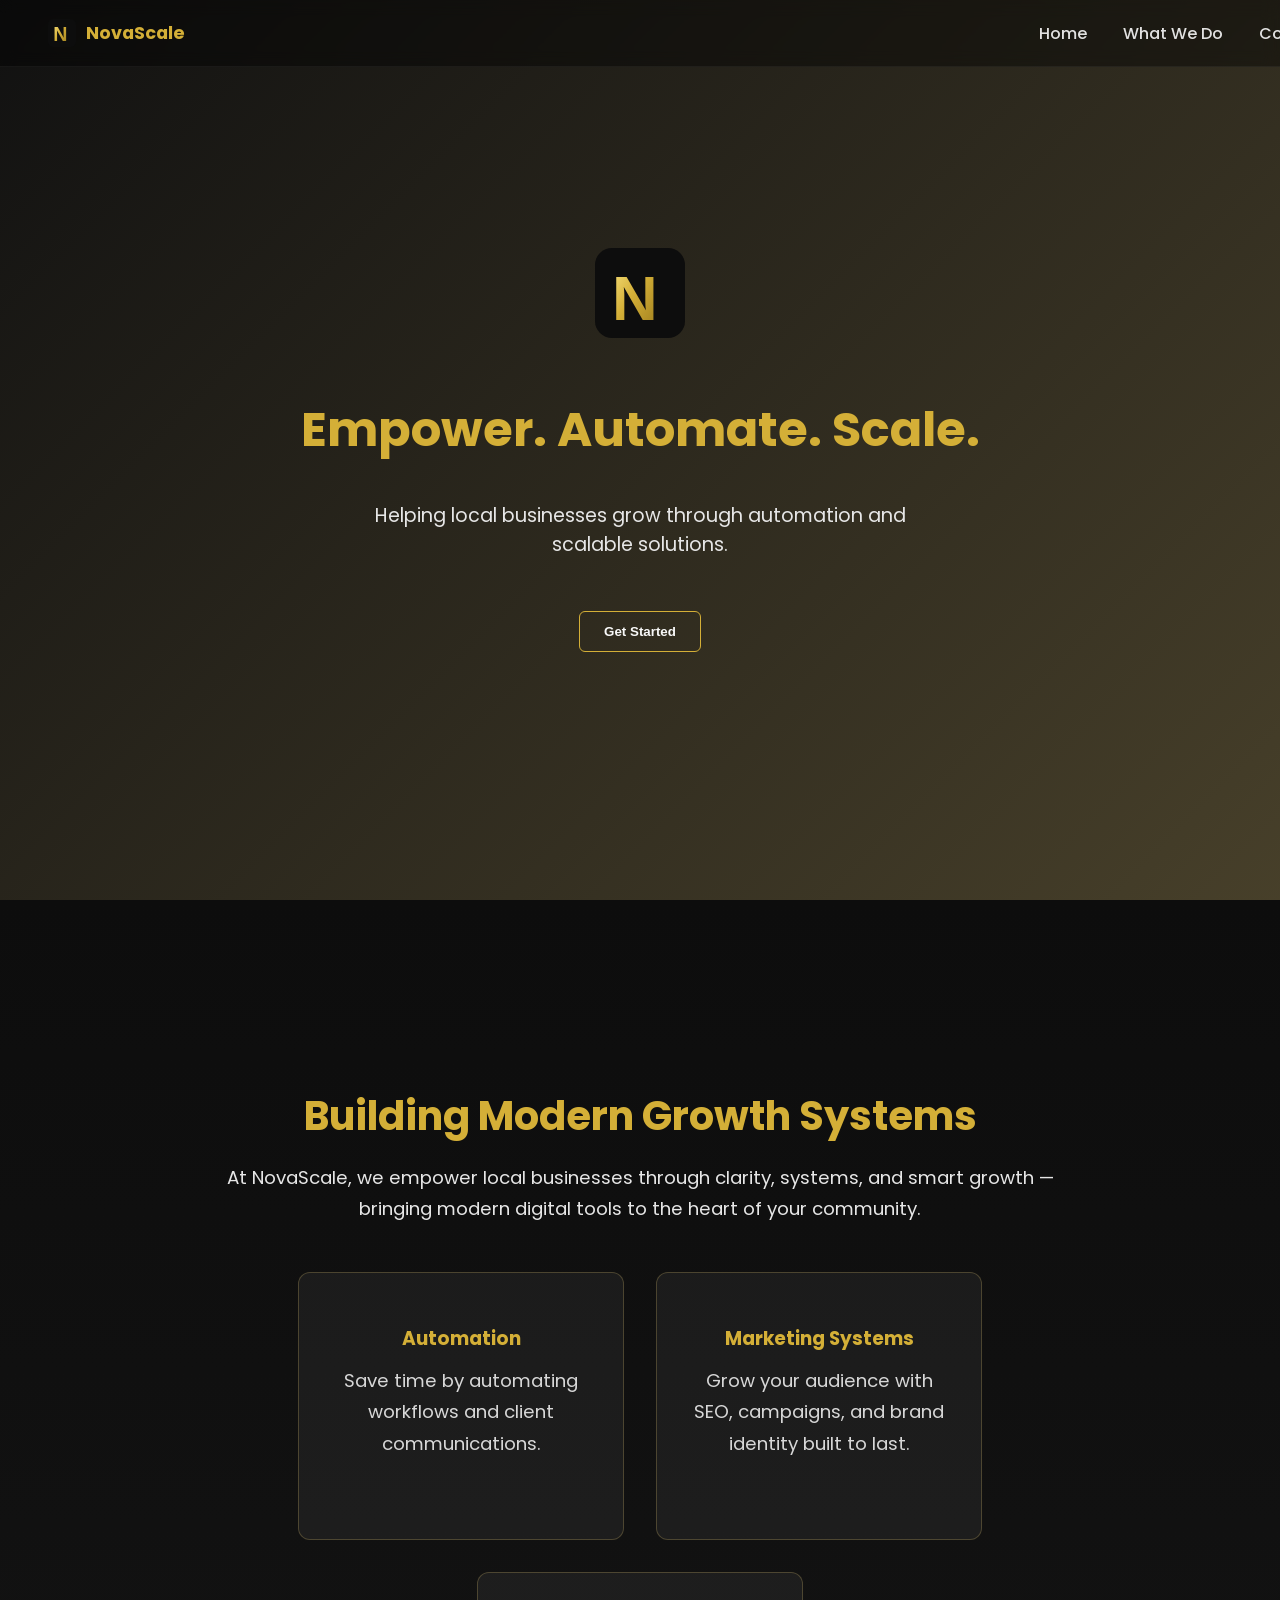
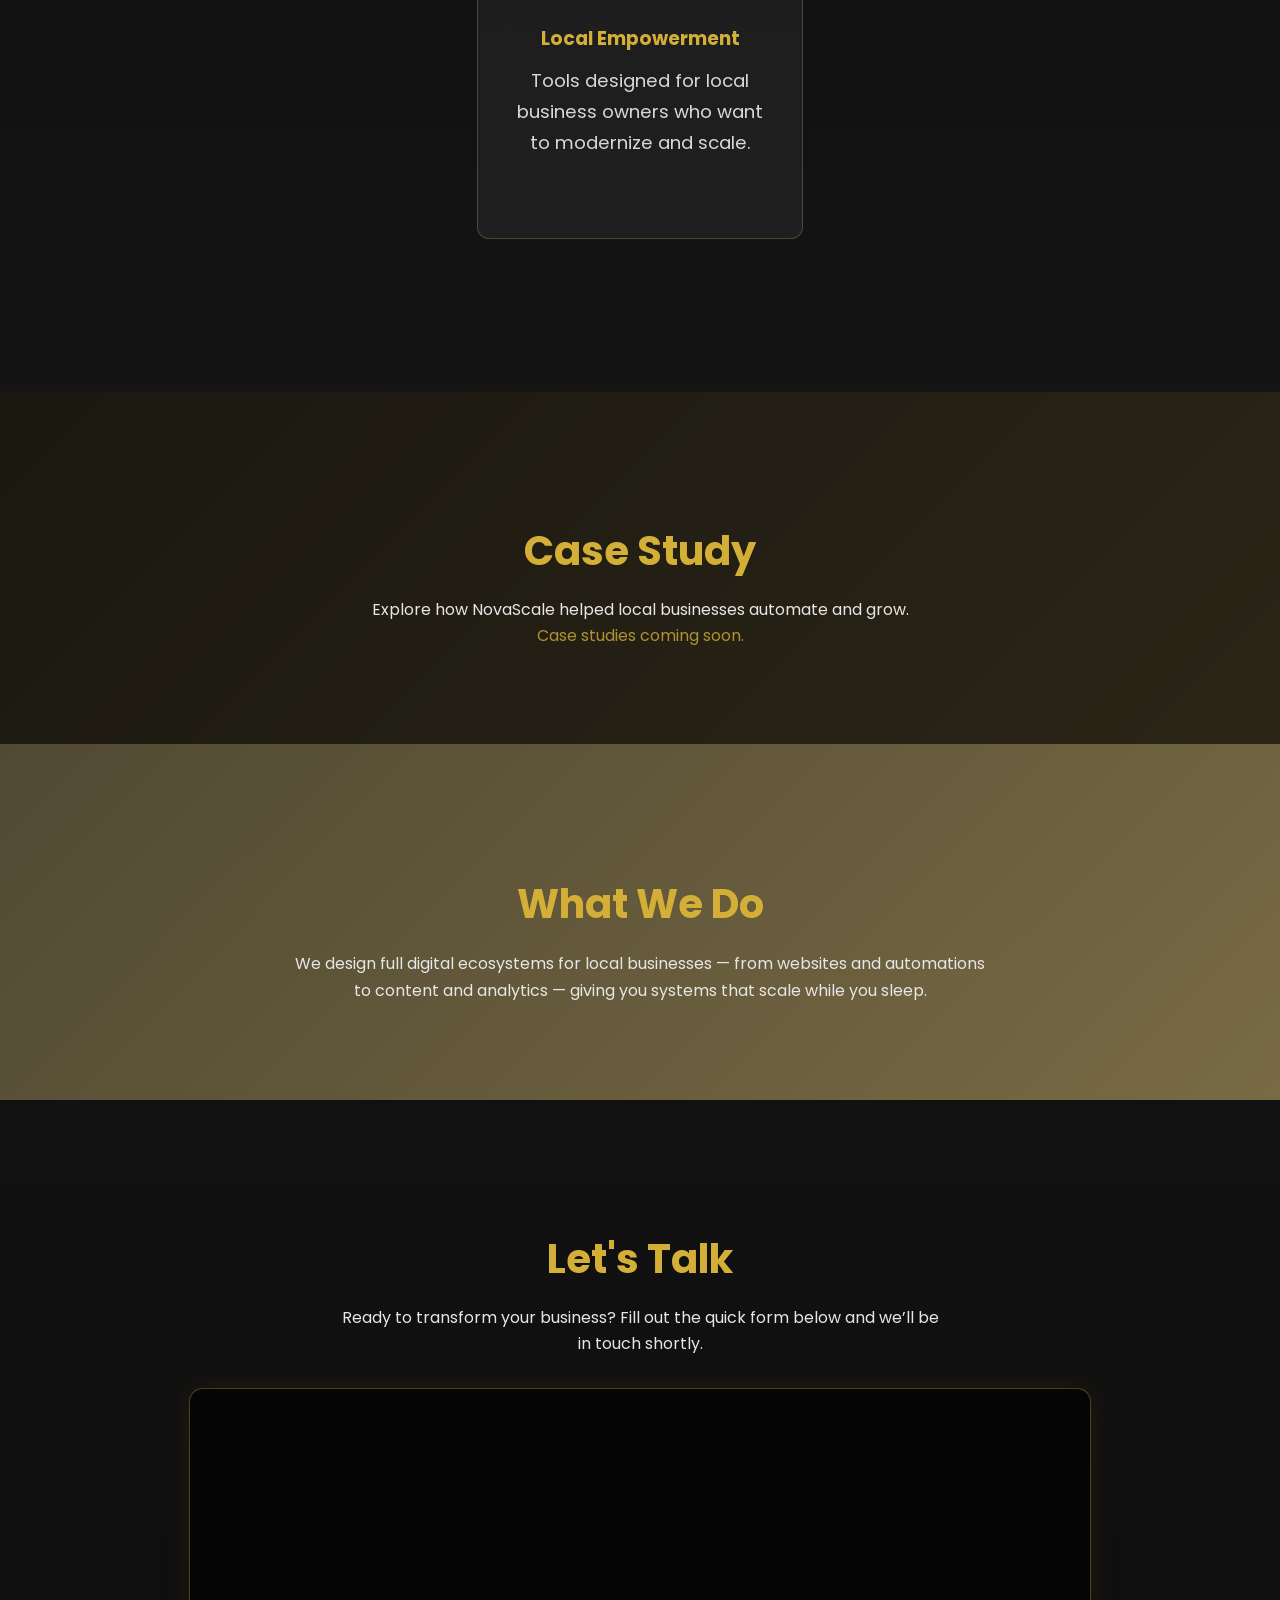
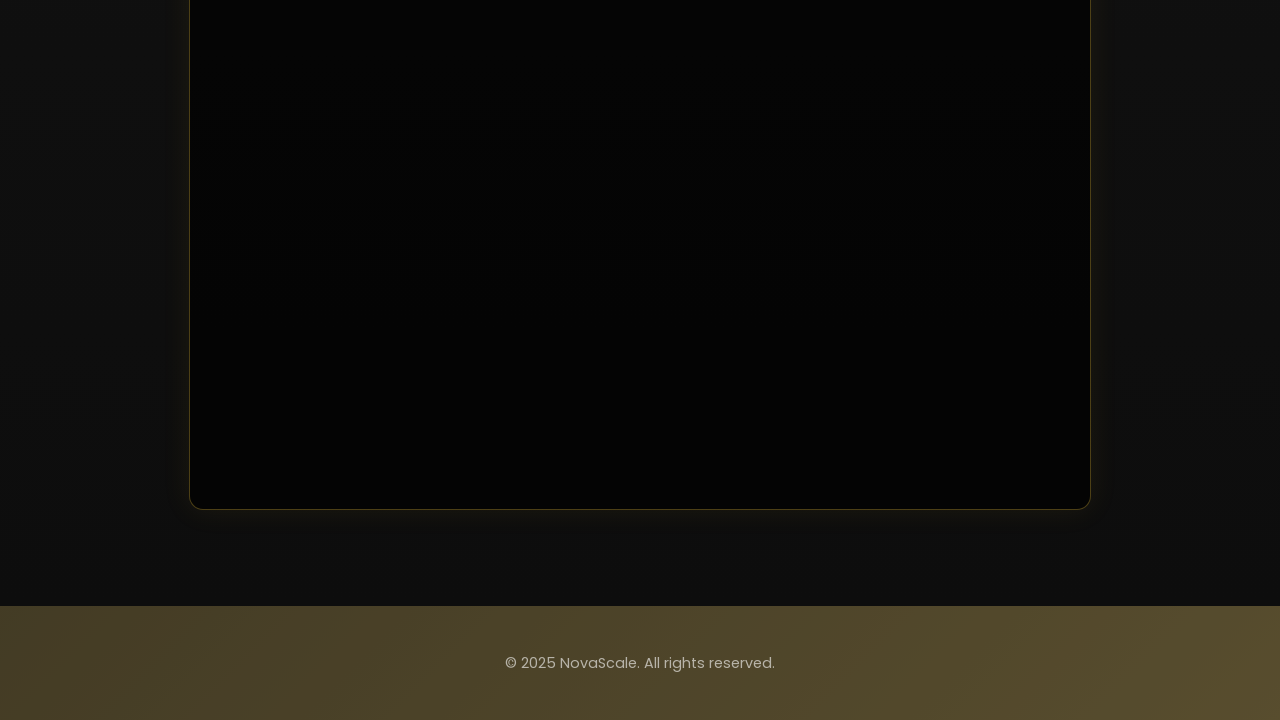
==== commit 3d313bee: "Update index.html" ====
--- a/index.html
+++ b/index.html
@@ -28,11 +28,10 @@
       <span>NovaScale</span>
     </div>
     <nav>
-      <a href="#home">Home</a>
-      <a href="#case-study">Case Study</a>
-      <a href="#what-we-do">What We Do</a>
-      <a href="#contact">Contact</a>
-    </nav>
+  <a href="#home">Home</a>
+  <a href="#what-we-do">What We Do</a>
+  <a href="#contact">Contact</a>
+</nav>
   </header>
 
   <!-- HERO SECTION -->
@@ -94,15 +93,21 @@
     <p>Ready to transform your business? Fill out the quick form below and we’ll be in touch shortly.</p>
     <div class="form-container">
       <!-- 👇 Replace this src with your actual Airtable embed link -->
-      <iframe
-        class="airtable-embed"
-        src="https://airtable.com/embed/YOUR_FORM_LINK_HERE"
-        frameborder="0"
-        onmousewheel=""
-        width="100%"
-        height="720"
-        style="background: transparent; border: 1px solid rgba(255,255,255,0.1); border-radius: 12px;"
-      ></iframe>
+     <iframe
+  class="airtable-embed"
+  src="https://airtable.com/embed/app2h3HVTzZEKZHPD/pagJhru7hkBSSEQ2Q/form?backgroundColor=black"
+  frameborder="0"
+  onmousewheel=""
+  width="100%"
+  height="720"
+  style="
+    background: rgba(0,0,0,0.65);
+    border: 1px solid rgba(212,175,55,0.35);
+    border-radius: 14px;
+    box-shadow: 0 0 30px rgba(212,175,55,0.08);
+  "
+></iframe>
+
     </div>
   </section>
 
--- a/styles.css
+++ b/styles.css
@@ -27,7 +27,7 @@
 a { text-decoration: none; color: var(--white); transition: 0.3s; }
 a:hover { color: var(--gold); }
 
-/* ====== NAVBAR (restored clean version) ====== */
+/* ====== NAVBAR ====== */
 .navbar {
   width: 100%;
   padding: 1.2rem 3rem;
@@ -37,11 +37,8 @@
   display: flex;
   justify-content: space-between;
   align-items: center;
-
-  background: rgba(0, 0, 0, 0.4); /* translucent black overlay */
+  background: rgba(0, 0, 0, 0.4);
   backdrop-filter: blur(8px);
-  -webkit-backdrop-filter: blur(8px);
-
   z-index: 1000;
   border-bottom: 1px solid rgba(255, 255, 255, 0.05);
 }
@@ -55,25 +52,63 @@
   font-size: 1.1rem;
 }
 
-.navbar nav {
-  display: flex;
-  justify-content: flex-end;
-  align-items: center;
-  gap: 2.5rem; /* more spacing so 'Contact' fits */
-}
-
 .navbar nav a {
+  margin-left: 2rem;
   font-weight: 500;
-  font-size: 1rem;
+  opacity: 0.9;
+}
+
+.navbar nav a:hover {
+  color: var(--gold);
+  opacity: 1;
+}
+
+/* ====== HERO ====== */
+.hero {
+  height: 100vh;
+  display: flex;
+  flex-direction: column;
+  justify-content: center;
+  align-items: center;
+  text-align: center;
   color: var(--white);
-  opacity: 0.9;
-  white-space: nowrap;
-  transition: 0.3s ease;
-}
-
-.navbar nav a:hover {
-  color: var(--gold);
-  opacity: 1;
+  padding: 0 1rem;
+}
+
+.hero img {
+  width: 90px;
+  margin-bottom: 1rem;
+}
+
+.hero h1 {
+  font-size: 3rem;
+  font-weight: 700;
+  color: var(--gold);
+  margin-bottom: 1rem;
+}
+
+.hero p {
+  font-size: 1.2rem;
+  color: var(--silver);
+  max-width: 600px;
+}
+
+.hero button {
+  margin-top: 2rem;
+  background: none;
+  border: 1px solid var(--gold);
+  color: var(--white);
+  padding: 0.75rem 1.5rem;
+  font-weight: 600;
+  border-radius: 6px;
+  transition: all 0.3s ease;
+  cursor: pointer;
+}
+
+.hero button:hover {
+  background: var(--gold);
+  color: var(--muted);
+  transform: scale(1.05);
 }
 
 /* ====== INTRO ====== */
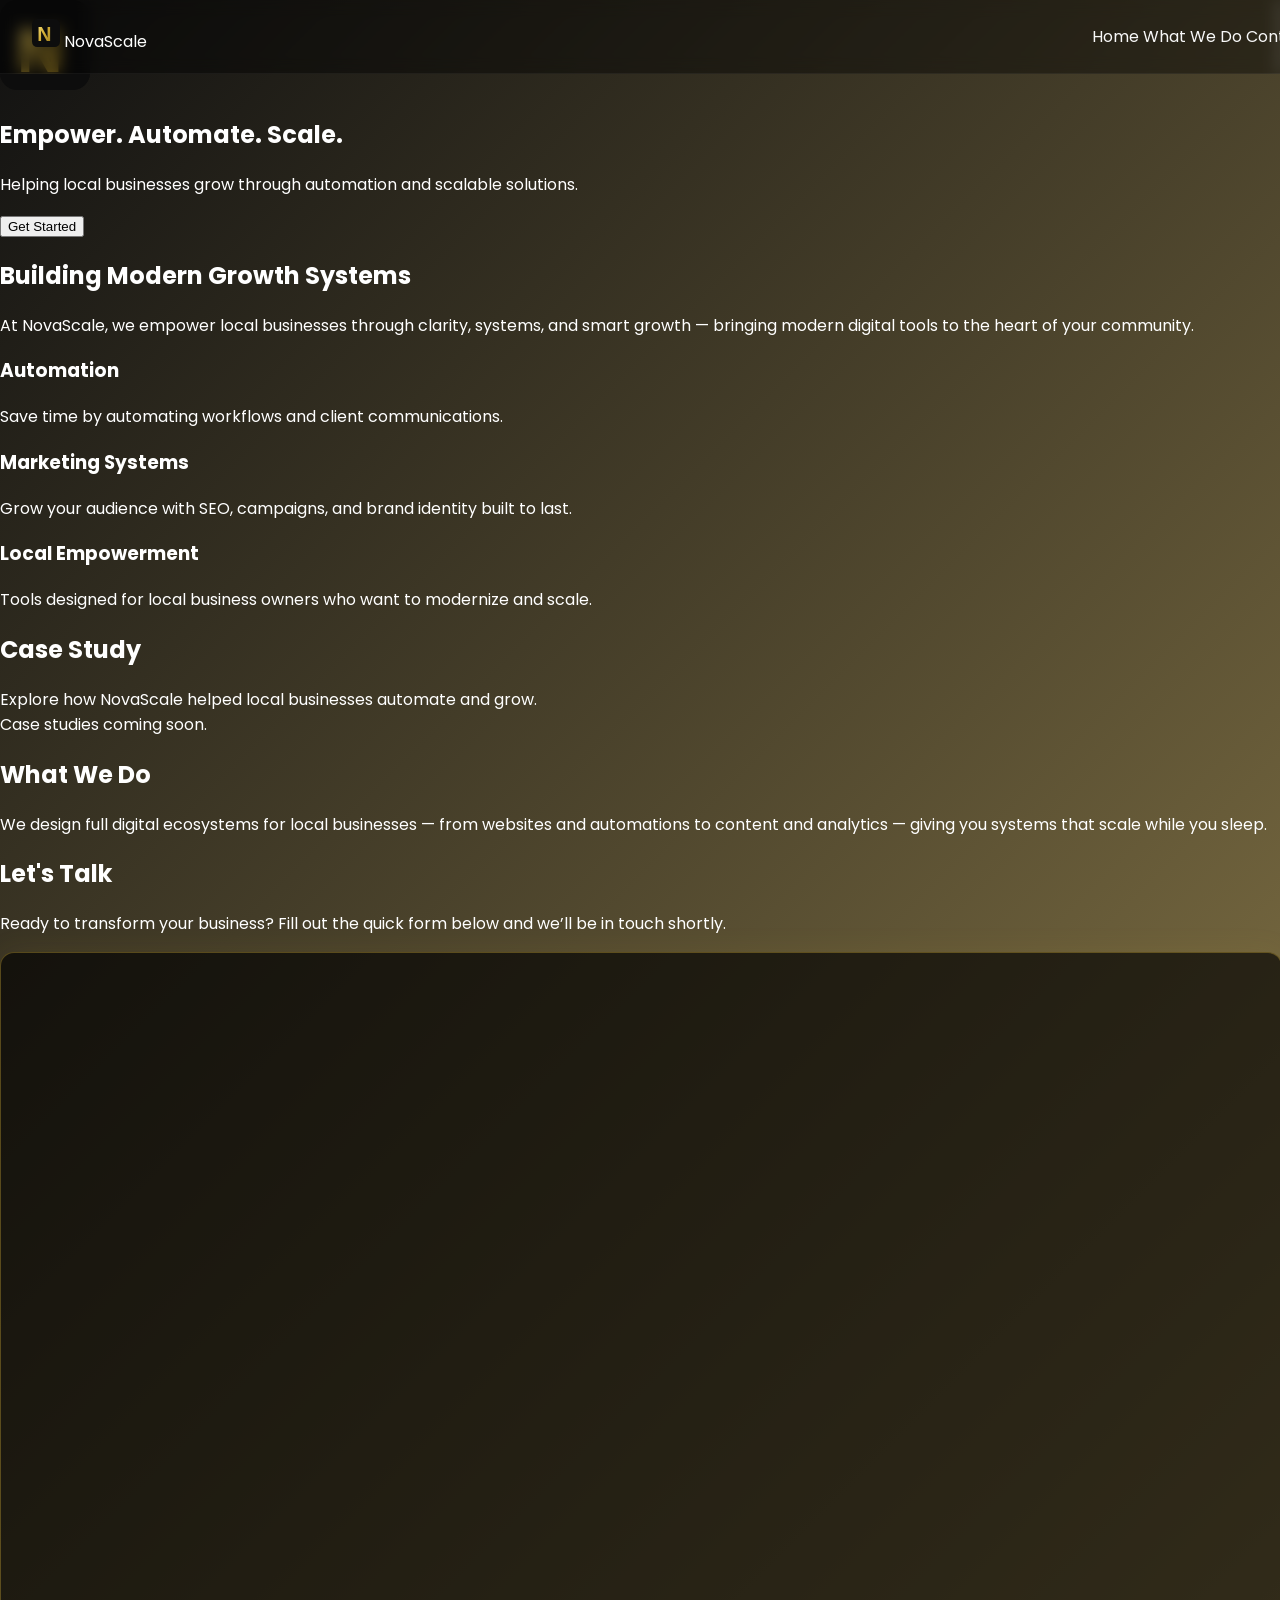
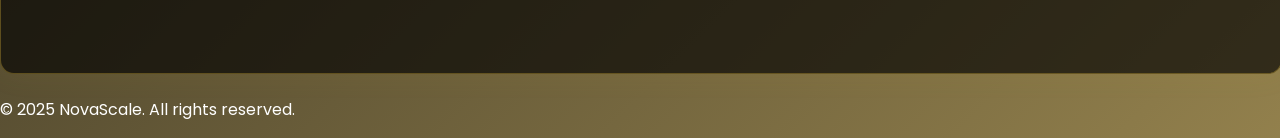
==== commit b9501251: "Update index.html" ====
--- a/index.html
+++ b/index.html
@@ -115,6 +115,14 @@
   <footer class="footer">
     <p>© 2025 NovaScale. All rights reserved.</p>
   </footer>
+  <script>
+  const form = document.querySelector('.airtable-embed');
+  window.addEventListener('scroll', () => {
+    const rect = form.getBoundingClientRect();
+    if (rect.top < window.innerHeight - 150) form.classList.add('visible');
+  });
+</script>
+
 </body>
 </html>
 
--- a/styles.css
+++ b/styles.css
@@ -30,7 +30,7 @@
 /* ====== NAVBAR ====== */
 .navbar {
   width: 100%;
-  padding: 1.2rem 3rem;
+  padding: 1.2rem 2rem;
   position: fixed;
   top: 0;
   left: 0;
@@ -44,12 +44,11 @@
 }
 
 .nav-logo {
-  display: flex;
-  align-items: center;
-  gap: 0.6rem;
-  font-weight: 700;
-  color: var(--gold);
-  font-size: 1.1rem;
+  .navbar nav {
+  display: flex;
+  justify-content: flex-end;
+  align-items: center;
+  gap: 2rem; /* evenly spaced links */
 }
 
 .navbar nav a {
@@ -247,7 +246,18 @@
   border-radius: 12px;
   border: 1px solid rgba(189, 165, 96, 0.3);
   background: transparent;
-}
+
+  /* fade-in animation */
+  opacity: 0;
+  transform: translateY(40px);
+  transition: all 0.8s ease;
+}
+
+.airtable-embed.visible {
+  opacity: 1;
+  transform: translateY(0);
+}
+
 
 /* ====== FOOTER ====== */
 .footer {
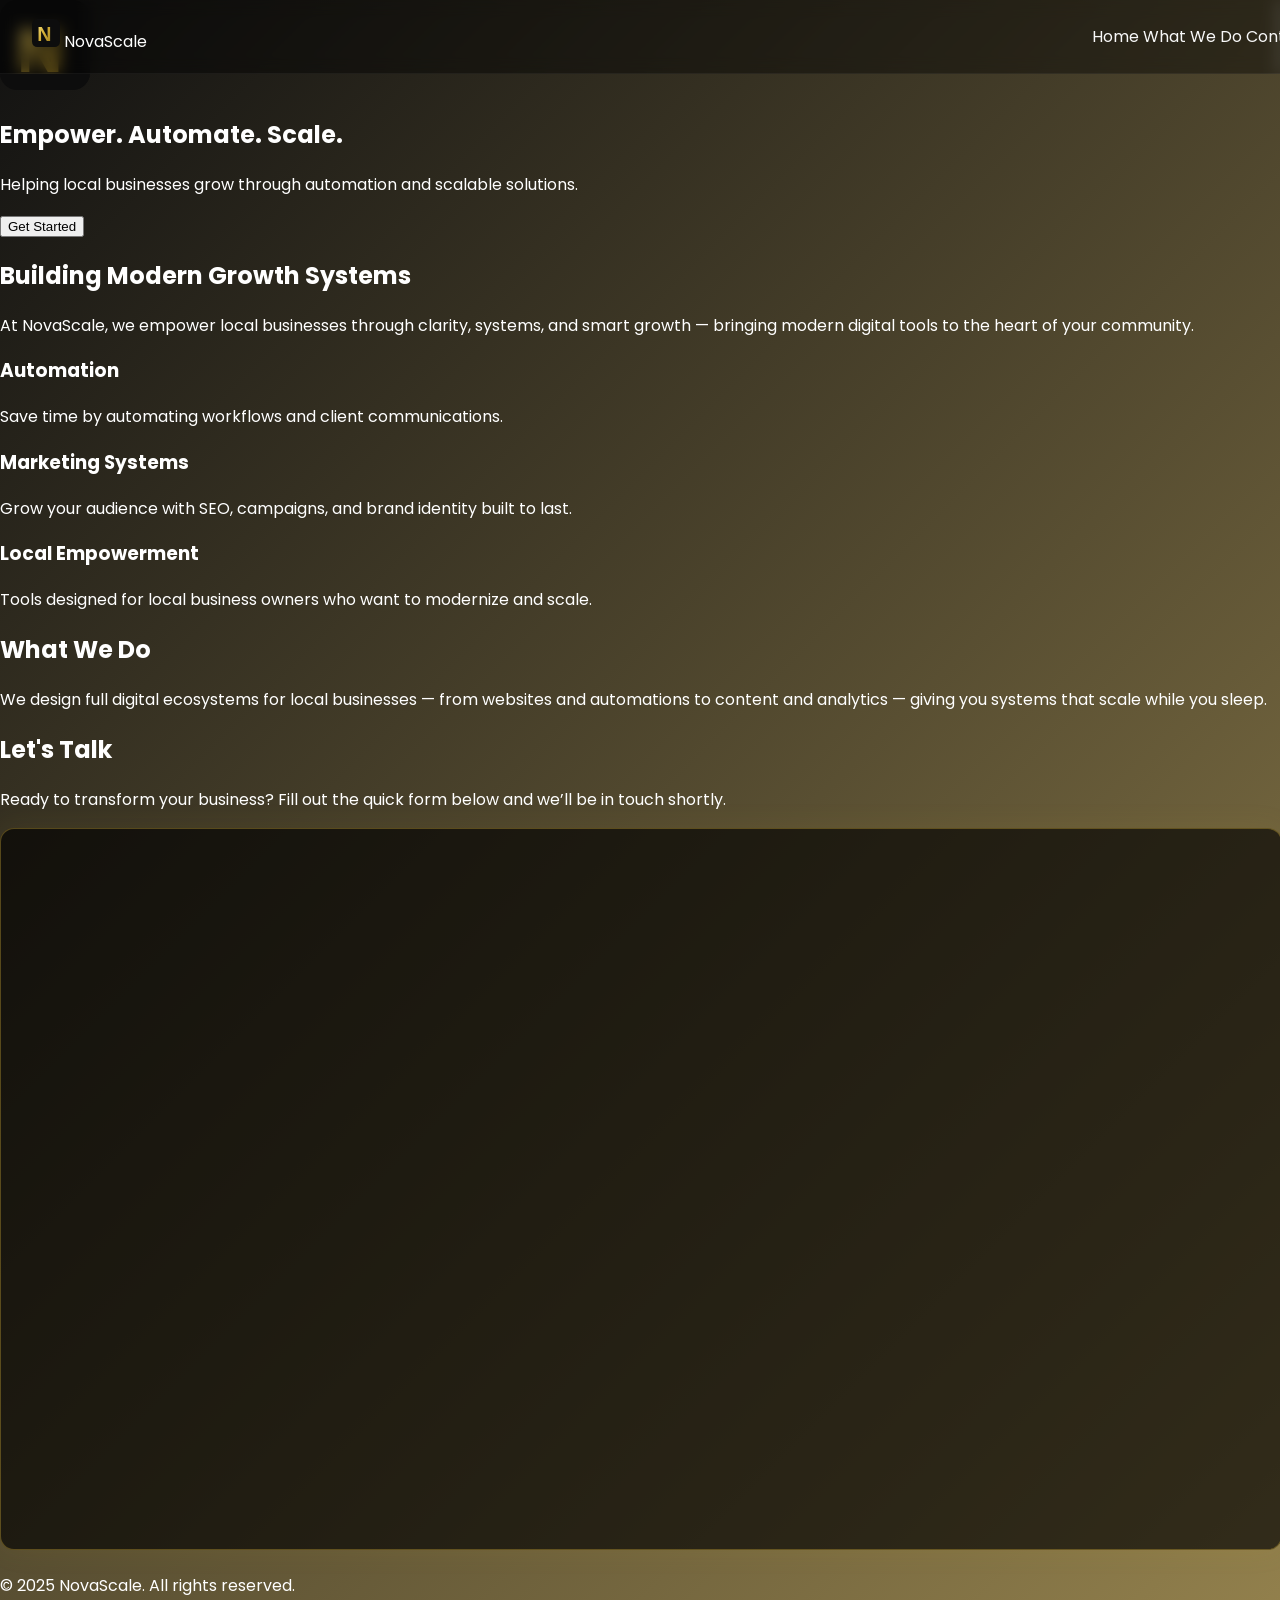
==== commit 3edaf03f: "Update index.html" ====
--- a/index.html
+++ b/index.html
@@ -1,56 +1,50 @@
 <!doctype html>
 <html lang="en">
 <head>
-  <meta charset="utf-8">
-  <meta name="viewport" content="width=device-width, initial-scale=1">
+  <meta charset="utf-8" />
+  <meta name="viewport" content="width=device-width, initial-scale=1" />
   <title>NovaScale — Empower. Automate. Scale Local.</title>
-  <meta name="description" content="Helping local businesses modernize their workflows and digital presence with SEO, automation, AI, and social growth.">
+  <meta name="description" content="Helping local businesses modernize their workflows and digital presence with SEO, automation, AI, and social growth." />
+  <link rel="icon" href="/logos/novascale_icon_n_gold.svg" type="image/svg+xml" />
 
-  <!-- Favicon -->
-  <link rel="icon" href="/logos/novascale_icon_n_gold.svg" type="image/svg+xml">
-
-  <!-- Fonts and CSS -->
-  <link rel="preconnect" href="https://fonts.googleapis.com">
-  <link rel="preconnect" href="https://fonts.gstatic.com" crossorigin>
-  <link href="https://fonts.googleapis.com/css2?family=Poppins:wght@400;600;700;800&display=swap" rel="stylesheet">
-  <link rel="stylesheet" href="/styles.css">
-
-  <style>
-    html { scroll-behavior: smooth; }
-  </style>
+  <!-- Fonts & Styles -->
+  <link rel="preconnect" href="https://fonts.googleapis.com" />
+  <link rel="preconnect" href="https://fonts.gstatic.com" crossorigin />
+  <link href="https://fonts.googleapis.com/css2?family=Poppins:wght@400;600;700;800&display=swap" rel="stylesheet" />
+  <link rel="stylesheet" href="/styles.css" />
+  <style>html{scroll-behavior:smooth}</style>
 </head>
 
 <body>
   <!-- NAVBAR -->
   <header class="navbar">
     <div class="nav-logo">
-      <img src="/logos/novascale_icon_n_gold.svg" alt="NovaScale logo" width="28">
+      <img src="/logos/novascale_icon_n_gold.svg" alt="NovaScale logo" width="28" />
       <span>NovaScale</span>
     </div>
     <nav>
-  <a href="#home">Home</a>
-  <a href="#what-we-do">What We Do</a>
-  <a href="#contact">Contact</a>
-</nav>
+      <a href="#home">Home</a>
+      <a href="#what-we-do">What We Do</a>
+      <a href="#contact">Contact</a>
+    </nav>
   </header>
 
-  <!-- HERO SECTION -->
+  <!-- HERO -->
   <section class="hero" id="home">
-    <img src="/logos/novascale_icon_n_gold.svg" alt="NovaScale logo" width="90">
+    <img src="/logos/novascale_icon_n_gold.svg" alt="NovaScale logo" width="90" />
     <h1>Empower. Automate. Scale.</h1>
     <p>Helping local businesses grow through automation and scalable solutions.</p>
-    <button onclick="document.getElementById('intro').scrollIntoView({ behavior: 'smooth' });">
+    <button onclick="document.getElementById('intro').scrollIntoView({behavior:'smooth'})">
       Get Started
     </button>
   </section>
 
-  <!-- INTRO SECTION -->
+  <!-- INTRO -->
   <section class="intro" id="intro">
     <div class="intro-content">
       <h2>Building Modern Growth Systems</h2>
       <p>
-        At NovaScale, we empower local businesses through clarity, systems, and smart growth —
-        bringing modern digital tools to the heart of your community.
+        At NovaScale, we empower local businesses through clarity, systems, and smart growth — bringing modern digital tools to the heart of your community.
       </p>
       <div class="intro-grid">
         <div class="intro-card">
@@ -69,45 +63,28 @@
     </div>
   </section>
 
-  <!-- CASE STUDY SECTION -->
-  <section id="case-study" class="case-study">
-    <h2>Case Study</h2>
+  <!-- WHAT WE DO -->
+  <section id="what-we-do" class="what-we-do">
+    <h2>What We Do</h2>
     <p>
-      Explore how NovaScale helped local businesses automate and grow.<br>
-      <span class="coming-soon">Case studies coming soon.</span>
+      We design full digital ecosystems for local businesses — from websites and automations to content and analytics — giving you systems that scale while you sleep.
     </p>
   </section>
 
-  <!-- WHAT WE DO SECTION -->
-  <section id="what-we-do" class="what-we-do">
-    <h2>What We Do</h2>
-    <p>
-      We design full digital ecosystems for local businesses — from websites and automations to
-      content and analytics — giving you systems that scale while you sleep.
-    </p>
-  </section>
-
-  <!-- CONTACT SECTION (WITH AIRTABLE) -->
+  <!-- CONTACT -->
   <section id="contact" class="contact">
     <h2>Let's Talk</h2>
     <p>Ready to transform your business? Fill out the quick form below and we’ll be in touch shortly.</p>
     <div class="form-container">
-      <!-- 👇 Replace this src with your actual Airtable embed link -->
-     <iframe
-  class="airtable-embed"
-  src="https://airtable.com/embed/app2h3HVTzZEKZHPD/pagJhru7hkBSSEQ2Q/form?backgroundColor=black"
-  frameborder="0"
-  onmousewheel=""
-  width="100%"
-  height="720"
-  style="
-    background: rgba(0,0,0,0.65);
-    border: 1px solid rgba(212,175,55,0.35);
-    border-radius: 14px;
-    box-shadow: 0 0 30px rgba(212,175,55,0.08);
-  "
-></iframe>
-
+      <iframe
+        class="airtable-embed"
+        src="https://airtable.com/embed/app2h3HVTzZEKZHPD/pagJhru7hkBSSEQ2Q/form?backgroundColor=black"
+        frameborder="0"
+        onmousewheel=""
+        width="100%"
+        height="720"
+        style="background:rgba(0,0,0,0.65);border:1px solid rgba(212,175,55,0.35);border-radius:14px;box-shadow:0 0 30px rgba(212,175,55,0.08);"
+      ></iframe>
     </div>
   </section>
 
@@ -115,14 +92,14 @@
   <footer class="footer">
     <p>© 2025 NovaScale. All rights reserved.</p>
   </footer>
+
+  <!-- Fade-in Script -->
   <script>
-  const form = document.querySelector('.airtable-embed');
-  window.addEventListener('scroll', () => {
-    const rect = form.getBoundingClientRect();
-    if (rect.top < window.innerHeight - 150) form.classList.add('visible');
-  });
-</script>
-
+    const form = document.querySelector(".airtable-embed");
+    window.addEventListener("scroll", () => {
+      const rect = form.getBoundingClientRect();
+      if (rect.top < window.innerHeight - 150) form.classList.add("visible");
+    });
+  </script>
 </body>
 </html>
-
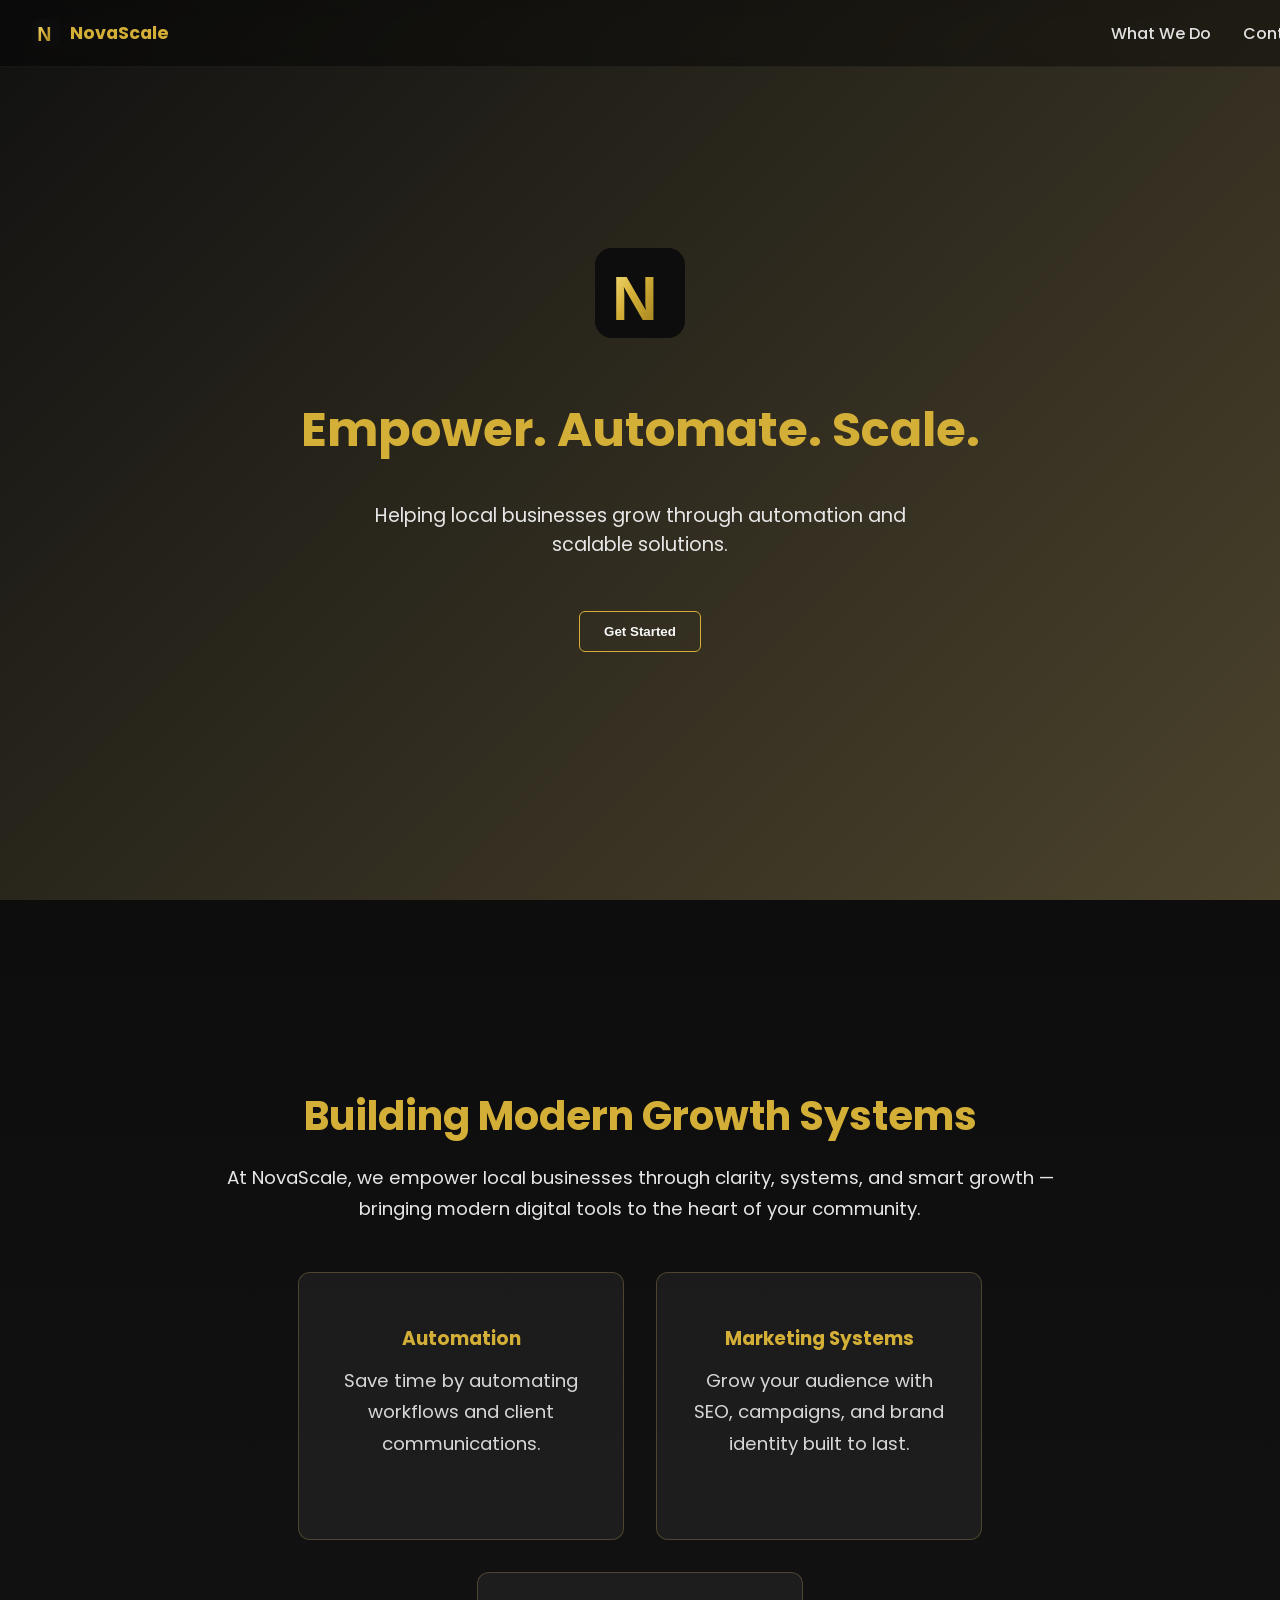
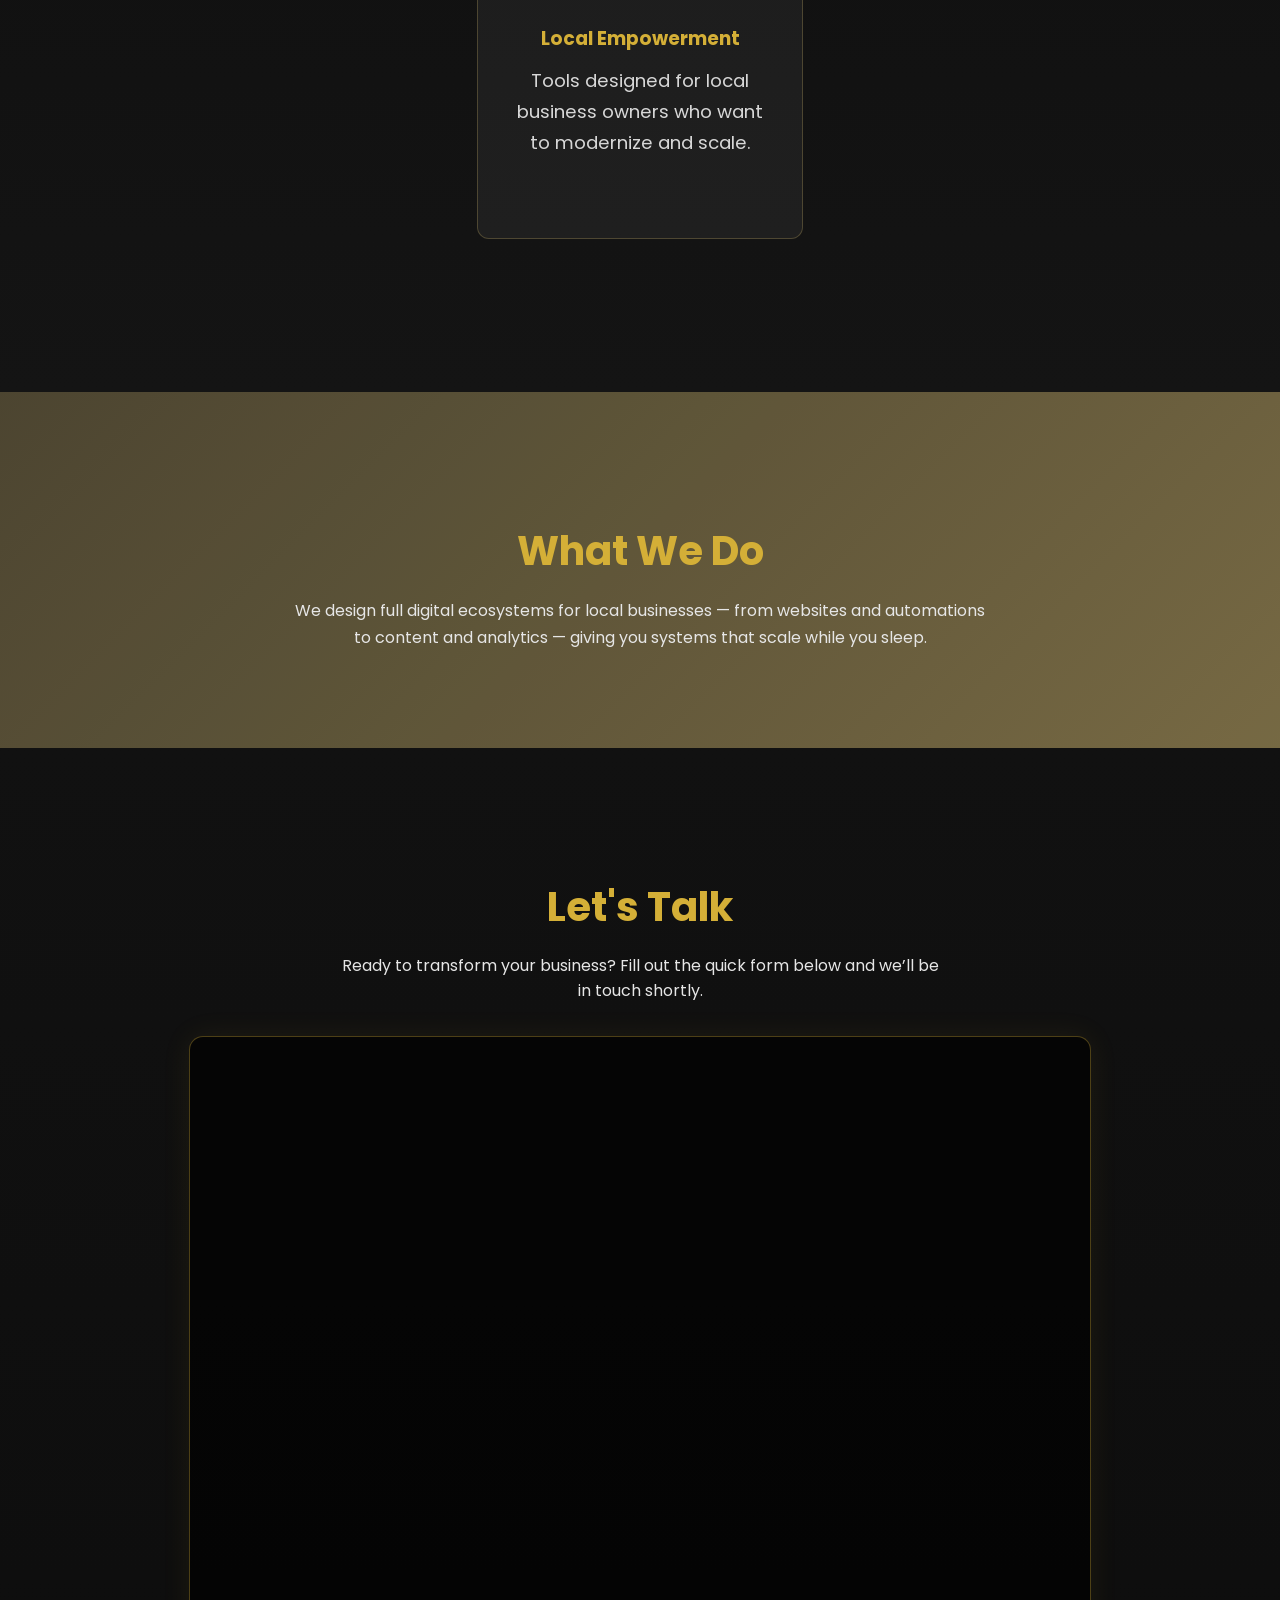
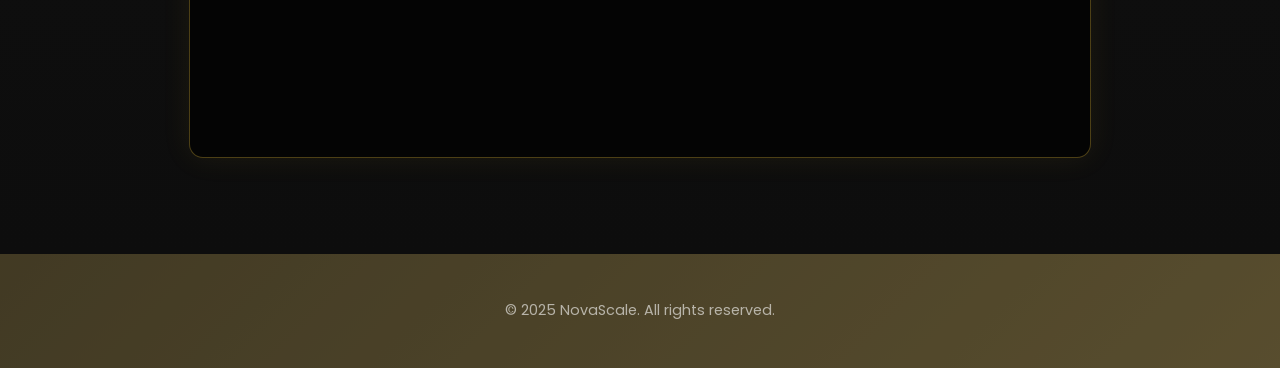
==== commit 6cd37f9a: "Update index.html" ====
--- a/index.html
+++ b/index.html
@@ -23,7 +23,6 @@
       <span>NovaScale</span>
     </div>
     <nav>
-      <a href="#home">Home</a>
       <a href="#what-we-do">What We Do</a>
       <a href="#contact">Contact</a>
     </nav>
--- a/styles.css
+++ b/styles.css
@@ -10,27 +10,27 @@
 }
 
 @keyframes gradientMove {
-  0% { background-position: 0% 50%; }
-  50% { background-position: 100% 50%; }
-  100% { background-position: 0% 50%; }
+  0% {background-position:0% 50%}
+  50% {background-position:100% 50%}
+  100% {background-position:0% 50%}
 }
 
-:root {
-  --bg: #0D0D0D;
-  --gold: #D4AF37;
-  --silver: #E6E6E6;
-  --white: #F8F8F8;
-  --muted: #141414;
-  --border: #2A2A2A;
+:root{
+  --bg:#0D0D0D;
+  --gold:#D4AF37;
+  --silver:#E6E6E6;
+  --white:#F8F8F8;
+  --muted:#141414;
+  --border:#2A2A2A;
 }
 
-a { text-decoration: none; color: var(--white); transition: 0.3s; }
-a:hover { color: var(--gold); }
+a{text-decoration:none;color:var(--white);transition:.3s}
+a:hover{color:var(--gold)}
 
 /* ====== NAVBAR ====== */
 .navbar {
   width: 100%;
-  padding: 1.2rem 2rem;
+  padding: 1.2rem 2.5rem 1.2rem 2rem; /* balanced spacing so both links fit */
   position: fixed;
   top: 0;
   left: 0;
@@ -39,22 +39,31 @@
   align-items: center;
   background: rgba(0, 0, 0, 0.4);
   backdrop-filter: blur(8px);
+  -webkit-backdrop-filter: blur(8px);
   z-index: 1000;
   border-bottom: 1px solid rgba(255, 255, 255, 0.05);
 }
 
 .nav-logo {
-  .navbar nav {
+  display: flex;
+  align-items: center;
+  gap: 0.6rem;
+  font-weight: 700;
+  color: var(--gold);
+  font-size: 1.1rem;
+}
+
+.navbar nav {
   display: flex;
   justify-content: flex-end;
   align-items: center;
-  gap: 2rem; /* evenly spaced links */
+  gap: 2rem; /* spacing between "What We Do" and "Contact" */
 }
 
 .navbar nav a {
-  margin-left: 2rem;
   font-weight: 500;
   opacity: 0.9;
+  white-space: nowrap; /* ensures no wrapping */
 }
 
 .navbar nav a:hover {
@@ -63,207 +72,128 @@
 }
 
 /* ====== HERO ====== */
-.hero {
-  height: 100vh;
-  display: flex;
-  flex-direction: column;
-  justify-content: center;
-  align-items: center;
-  text-align: center;
-  color: var(--white);
-  padding: 0 1rem;
+.hero{
+  height:100vh;
+  display:flex;
+  flex-direction:column;
+  justify-content:center;
+  align-items:center;
+  text-align:center;
+  color:var(--white);
+  padding:0 1rem;
 }
-
-.hero img {
-  width: 90px;
-  margin-bottom: 1rem;
+.hero img{width:90px;margin-bottom:1rem}
+.hero h1{font-size:3rem;font-weight:700;color:var(--gold);margin-bottom:1rem}
+.hero p{font-size:1.2rem;color:var(--silver);max-width:600px}
+.hero button{
+  margin-top:2rem;
+  background:none;
+  border:1px solid var(--gold);
+  color:var(--white);
+  padding:.75rem 1.5rem;
+  font-weight:600;
+  border-radius:6px;
+  transition:all .3s ease;
+  cursor:pointer;
 }
-
-.hero h1 {
-  font-size: 3rem;
-  font-weight: 700;
-  color: var(--gold);
-  margin-bottom: 1rem;
-}
-
-.hero p {
-  font-size: 1.2rem;
-  color: var(--silver);
-  max-width: 600px;
-}
-
-.hero button {
-  margin-top: 2rem;
-  background: none;
-  border: 1px solid var(--gold);
-  color: var(--white);
-  padding: 0.75rem 1.5rem;
-  font-weight: 600;
-  border-radius: 6px;
-  transition: all 0.3s ease;
-  cursor: pointer;
-}
-
-.hero button:hover {
-  background: var(--gold);
-  color: var(--muted);
-  transform: scale(1.05);
+.hero button:hover{
+  background:var(--gold);
+  color:var(--muted);
+  transform:scale(1.05);
 }
 
 /* ====== INTRO ====== */
-.intro {
-  min-height: 100vh;
-  background: linear-gradient(180deg, #0d0d0d 0%, #141414 100%);
-  display: flex;
-  align-items: center;
-  justify-content: center;
-  padding: 6rem 2rem;
-  text-align: center;
+.intro{
+  min-height:100vh;
+  background:linear-gradient(180deg,#0d0d0d 0%,#141414 100%);
+  display:flex;
+  align-items:center;
+  justify-content:center;
+  padding:6rem 2rem;
+  text-align:center;
 }
-
-.intro-content { max-width: 900px; }
-
-.intro h2 {
-  font-size: 2.5rem;
-  color: var(--gold);
-  margin-bottom: 1rem;
+.intro-content{max-width:900px}
+.intro h2{font-size:2.5rem;color:var(--gold);margin-bottom:1rem}
+.intro p{
+  font-size:1.15rem;
+  color:var(--silver);
+  margin:0 auto 3rem;
+  line-height:1.7;
 }
-
-.intro p {
-  font-size: 1.15rem;
-  color: var(--silver);
-  margin: 0 auto 3rem auto;
-  line-height: 1.7;
+.intro-grid{
+  display:flex;
+  justify-content:center;
+  flex-wrap:wrap;
+  gap:2rem;
 }
-
-.intro-grid {
-  display: flex;
-  justify-content: center;
-  flex-wrap: wrap;
-  gap: 2rem;
+.intro-card{
+  background:rgba(255,255,255,.05);
+  border:1px solid rgba(189,165,96,.3);
+  border-radius:12px;
+  padding:2rem;
+  width:260px;
+  transition:all .3s ease;
 }
-
-.intro-card {
-  background: rgba(255, 255, 255, 0.05);
-  border: 1px solid rgba(189, 165, 96, 0.3);
-  border-radius: 12px;
-  padding: 2rem;
-  width: 260px;
-  transition: all 0.3s ease;
+.intro-card:hover{
+  transform:translateY(-10px);
+  box-shadow:0 10px 25px rgba(189,165,96,.15);
 }
-
-.intro-card:hover {
-  transform: translateY(-10px);
-  box-shadow: 0 10px 25px rgba(189, 165, 96, 0.15);
-}
-
-.intro-card h3 {
-  color: var(--gold);
-  margin-bottom: 0.75rem;
-}
-
-.intro-card p {
-  color: var(--white);
-  opacity: 0.85;
-}
-
-/* ====== CASE STUDY ====== */
-.case-study {
-  padding: 6rem 2rem;
-  text-align: center;
-  background: rgba(0,0,0,0.6);
-}
-
-.case-study h2 {
-  font-size: 2.5rem;
-  color: var(--gold);
-  margin-bottom: 1rem;
-}
-
-.case-study p {
-  color: var(--silver);
-  max-width: 700px;
-  margin: 0 auto;
-  line-height: 1.6;
-}
-
-.coming-soon {
-  color: var(--gold);
-  opacity: 0.8;
-}
+.intro-card h3{color:var(--gold);margin-bottom:.75rem}
+.intro-card p{color:var(--white);opacity:.85}
 
 /* ====== WHAT WE DO ====== */
-.what-we-do {
-  padding: 6rem 2rem;
-  text-align: center;
-  background: rgba(255, 255, 255, 0.03);
+.what-we-do{
+  padding:6rem 2rem;
+  text-align:center;
+  background:rgba(255,255,255,.03);
 }
-
-.what-we-do h2 {
-  font-size: 2.5rem;
-  color: var(--gold);
-  margin-bottom: 1rem;
-}
-
-.what-we-do p {
-  color: var(--silver);
-  max-width: 700px;
-  margin: 0 auto;
-  line-height: 1.7;
+.what-we-do h2{font-size:2.5rem;color:var(--gold);margin-bottom:1rem}
+.what-we-do p{
+  color:var(--silver);
+  max-width:700px;
+  margin:0 auto;
+  line-height:1.7;
 }
 
 /* ====== CONTACT ====== */
-.contact {
-  padding: 6rem 2rem;
-  text-align: center;
-  background: linear-gradient(180deg, #111111 0%, #0d0d0d 100%);
+.contact{
+  padding:6rem 2rem;
+  text-align:center;
+  background:linear-gradient(180deg,#111111 0%,#0d0d0d 100%);
+}
+.contact h2{font-size:2.5rem;color:var(--gold);margin-bottom:1rem}
+.contact p{
+  color:var(--silver);
+  margin-bottom:2rem;
+  max-width:600px;
+  margin-left:auto;
+  margin-right:auto;
+  line-height:1.6;
+}
+.form-container{display:flex;justify-content:center}
+
+/* Airtable fade-in effect */
+.airtable-embed{
+  width:100%;
+  max-width:900px;
+  height:720px;
+  border-radius:12px;
+  border:1px solid rgba(189,165,96,.3);
+  background:transparent;
+  opacity:0;
+  transform:translateY(40px);
+  transition:all .8s ease;
+}
+.airtable-embed.visible{
+  opacity:1;
+  transform:translateY(0);
 }
 
-.contact h2 {
-  font-size: 2.5rem;
-  color: var(--gold);
-  margin-bottom: 1rem;
+/* ====== FOOTER ====== */
+.footer{
+  text-align:center;
+  padding:2rem;
+  background:rgba(0,0,0,.4);
+  color:rgba(255,255,255,.6);
+  font-size:.9rem;
 }
-
-.contact p {
-  color: var(--silver);
-  margin-bottom: 2rem;
-  max-width: 600px;
-  margin-left: auto;
-  margin-right: auto;
-  line-height: 1.6;
-}
-
-.form-container {
-  display: flex;
-  justify-content: center;
-}
-
-.airtable-embed {
-  width: 100%;
-  max-width: 900px;
-  height: 720px;
-  border-radius: 12px;
-  border: 1px solid rgba(189, 165, 96, 0.3);
-  background: transparent;
-
-  /* fade-in animation */
-  opacity: 0;
-  transform: translateY(40px);
-  transition: all 0.8s ease;
-}
-
-.airtable-embed.visible {
-  opacity: 1;
-  transform: translateY(0);
-}
-
-
-/* ====== FOOTER ====== */
-.footer {
-  text-align: center;
-  padding: 2rem;
-  background: rgba(0,0,0,0.4);
-  color: rgba(255,255,255,0.6);
-  font-size: 0.9rem;
-}
